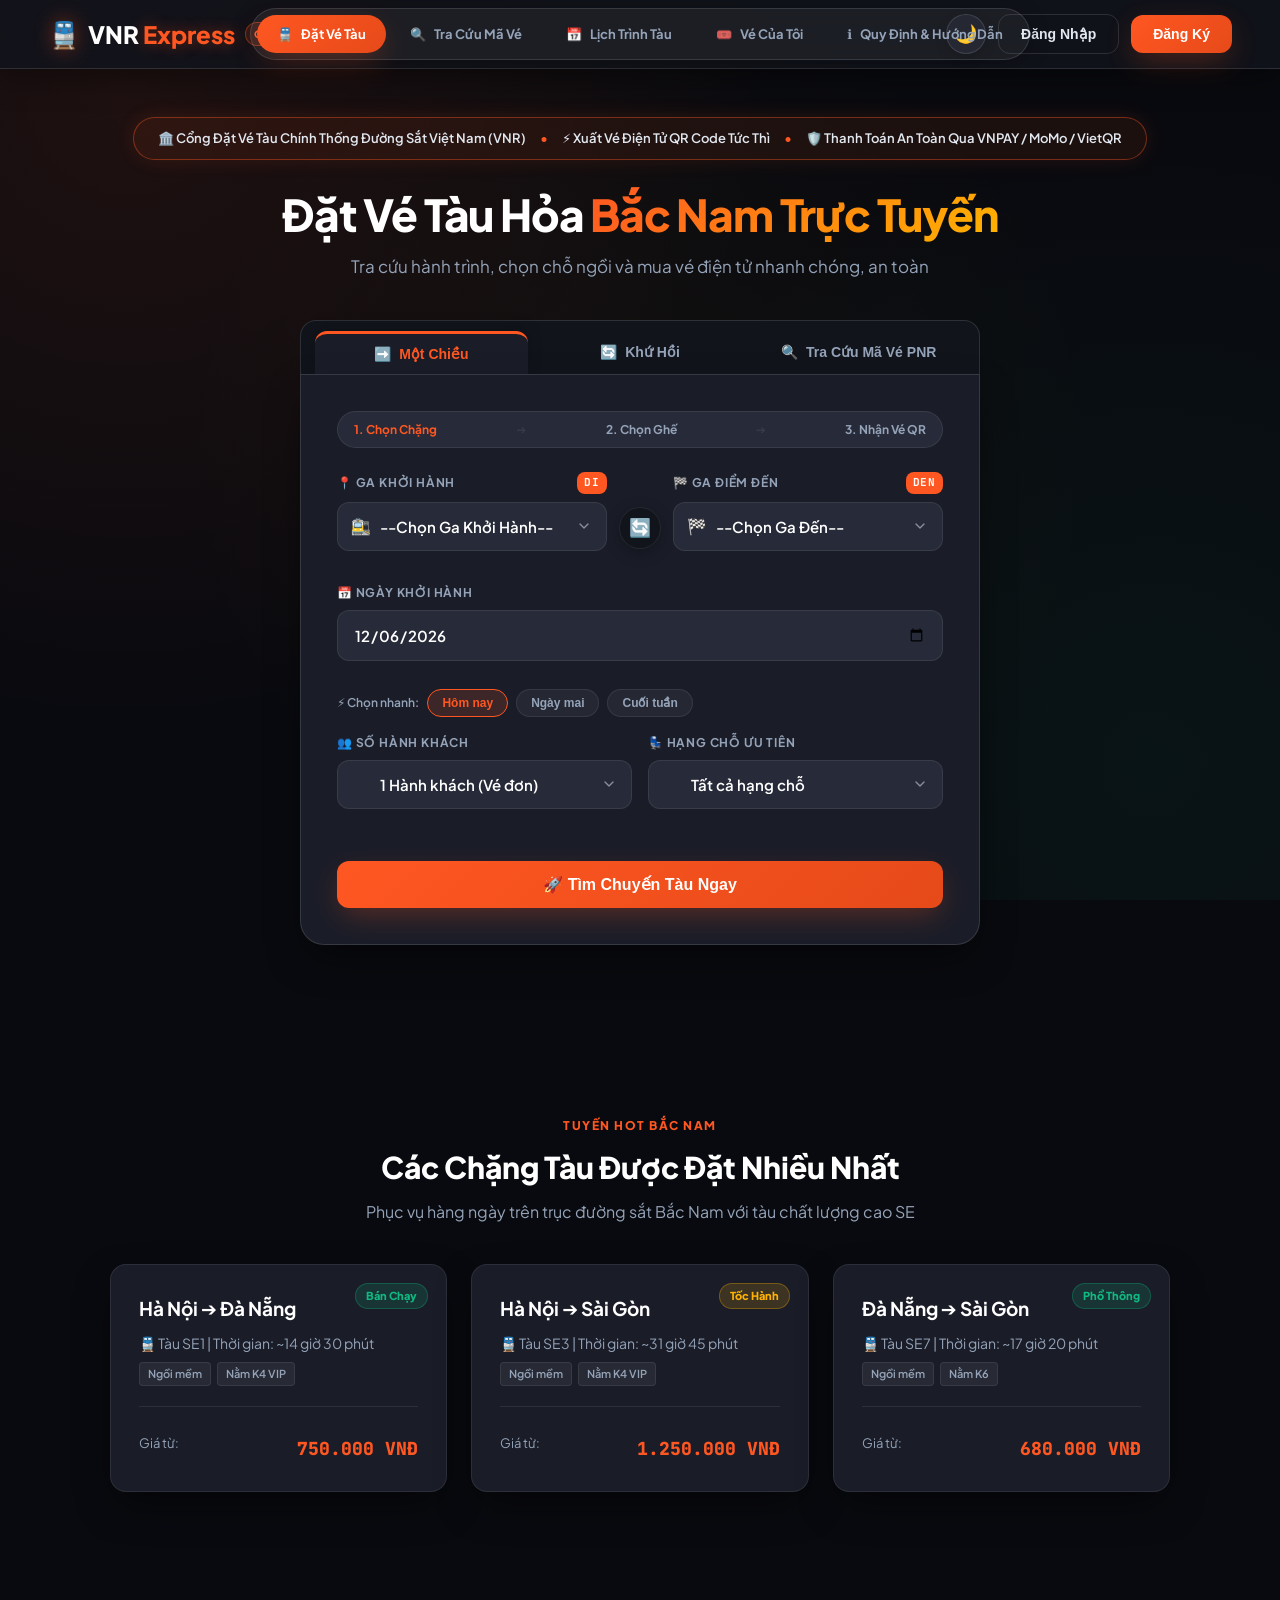
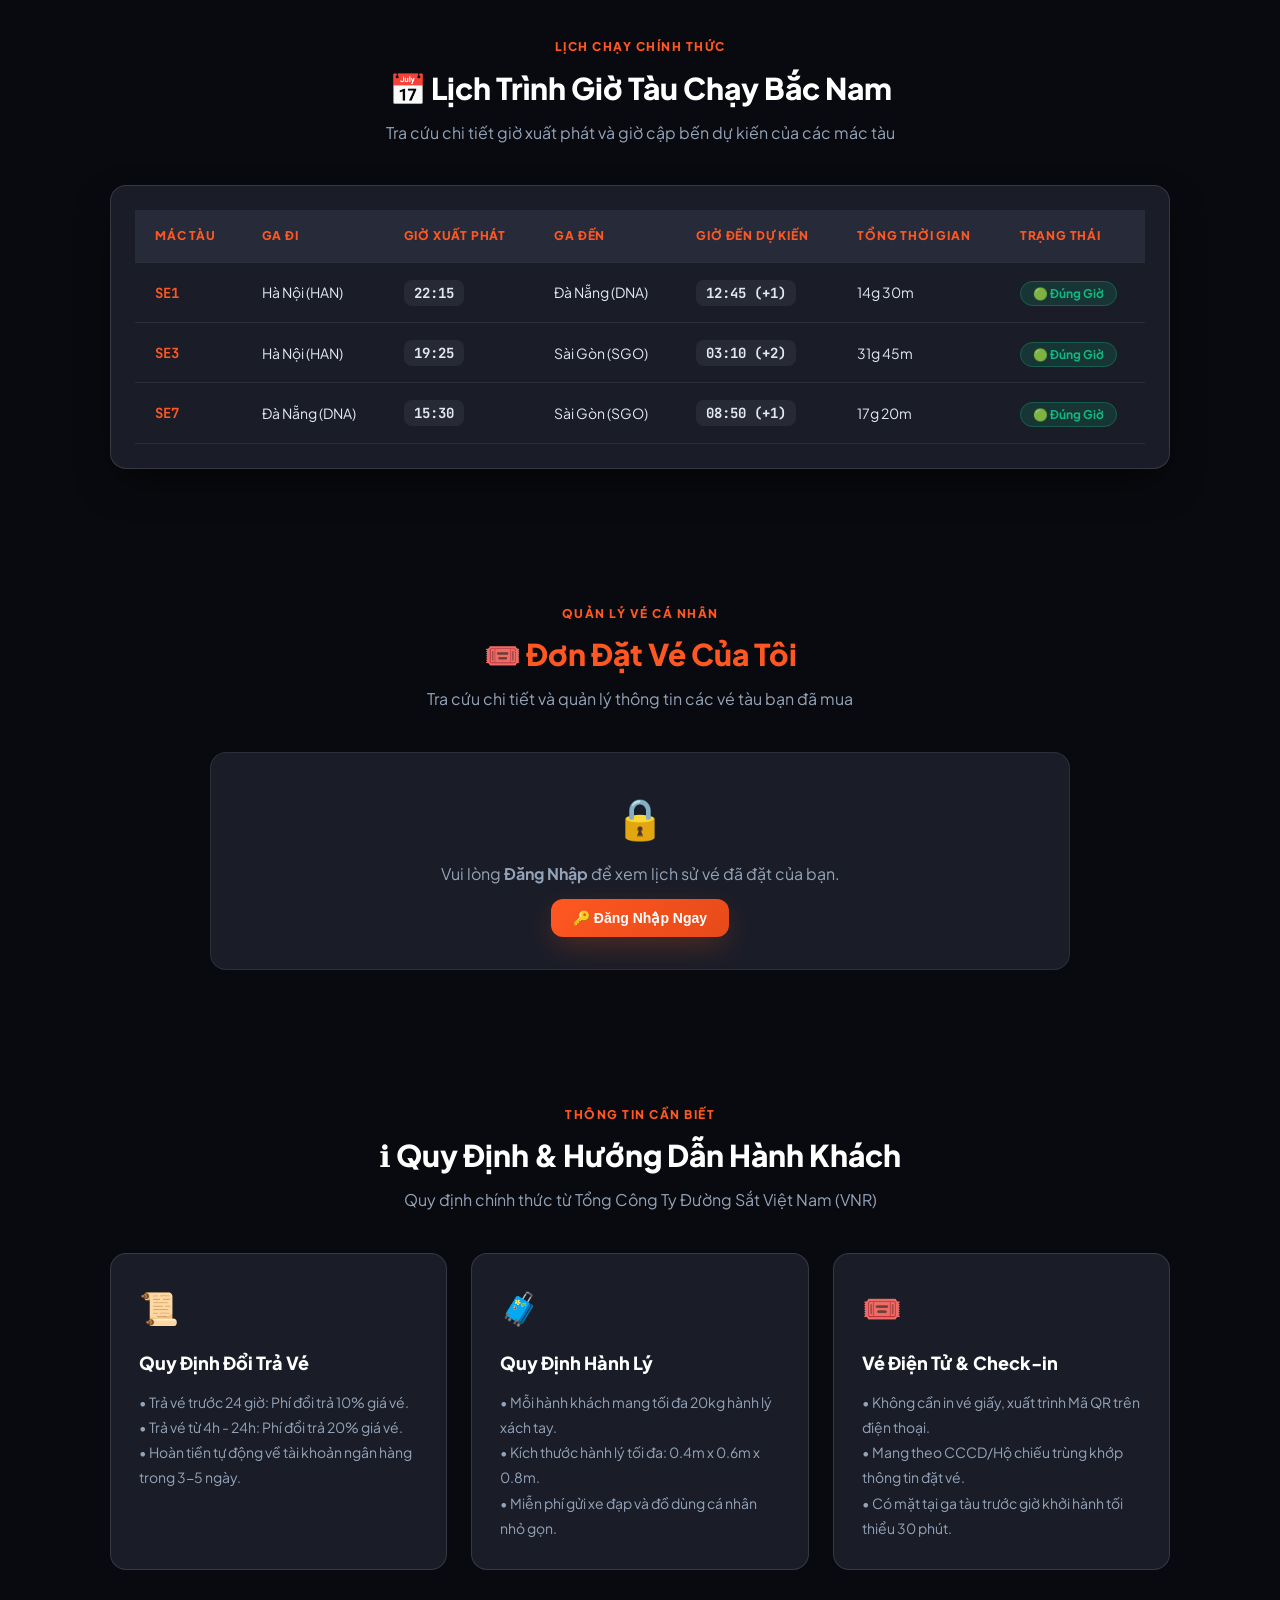
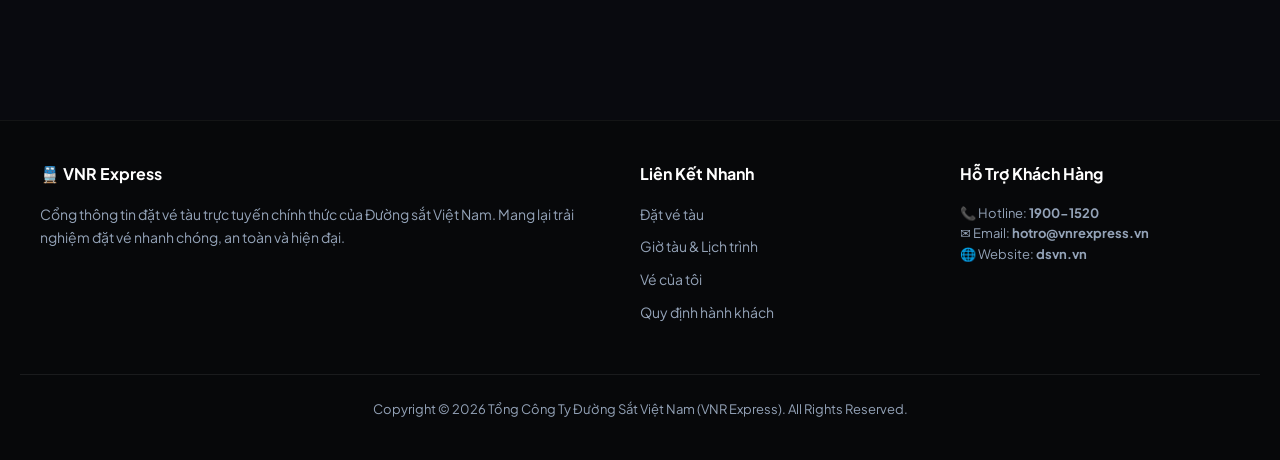
==== src/main/resources/static/index.html @ a24acfed "fix: commit all static frontend files and configure web routing" ====
<!DOCTYPE html>
<html lang="vi">
  <head>
    <meta charset="UTF-8" />
    <meta name="viewport" content="width=device-width, initial-scale=1.0" />
    <title>VNR Express - Cổng Đặt Vé Tàu Hỏa Quốc Gia Việt Nam</title>
    <!-- Google Font: Plus Jakarta Sans & JetBrains Mono -->
    <link rel="preconnect" href="https://fonts.googleapis.com" />
    <link rel="preconnect" href="https://fonts.gstatic.com" crossorigin />
    <link
      href="https://fonts.googleapis.com/css2?family=JetBrains+Mono:wght@500;700&family=Plus+Jakarta+Sans:wght@400;500;600;700;800&display=swap"
      rel="stylesheet"
    />
    <link rel="stylesheet" href="style.css" />
  </head>
  <body>
    <!-- TOAST NOTIFICATION FLOATING CONTAINER -->
    <div id="toast-container" class="toast-container"></div>

    <!-- SITE HEADER & CENTERED NAVIGATION PILL -->
    <header class="site-header">
      <!-- LEFT: LOGO -->
      <div class="logo-wrapper">
        <h1 class="site-logo">
          <a href="#" class="logo-link">
            <span class="logo-icon">🚆</span>
            <span class="logo-text">VNR <span class="logo-accent">Express</span></span>
          </a>
        </h1>
        <span class="logo-badge">Chính Thống</span>
      </div>

      <!-- MIDDLE: CENTERED CAPSULE NAVBAR -->
      <nav class="site-nav site-nav-centered">
        <ul class="nav-list nav-list-middle">
          <li class="nav-item">
            <a href="#hero-section" class="nav-link active" data-screen="home">
              <span class="nav-icon">🚆</span> Đặt Vé Tàu
            </a>
          </li>
          <li class="nav-item">
            <a href="#pnr-section" class="nav-link" data-screen="pnr">
              <span class="nav-icon">🔍</span> Tra Cứu Mã Vé
            </a>
          </li>
          <li class="nav-item">
            <a href="#timetable-section" class="nav-link" data-screen="timetable">
              <span class="nav-icon">📅</span> Lịch Trình Tàu
            </a>
          </li>
          <li class="nav-item">
            <a href="#my-bookings-section" class="nav-link" data-screen="bookings">
              <span class="nav-icon">🎟️</span> Vé Của Tôi
            </a>
          </li>
          <li class="nav-item">
            <a href="#info-section" class="nav-link" data-screen="info">
              <span class="nav-icon">ℹ️</span> Quy Định & Hướng Dẫn
            </a>
          </li>
        </ul>
      </nav>

      <!-- RIGHT: AUTH BUTTONS & THEME TOGGLE -->
      <div class="auth-buttons">
        <button type="button" id="theme-toggle-btn" class="btn-theme-toggle" title="Chuyển Chế Độ Sáng/Tối">
          🌙
        </button>
        <button type="button" id="login-btn" class="btn btn-outline" onclick="openLoginModal()">Đăng Nhập</button>
        <button type="button" id="register-btn" class="btn btn-primary" onclick="openRegisterModal()">Đăng Ký</button>
      </div>
    </header>

    <!-- MAIN CONTENT AREA -->
    <main class="site-main">
      <!-- HERO & SEARCH SECTION -->
      <section id="hero-section" class="hero-section view-screen active-screen">
        <!-- LIVE OFFICIAL TICKER BANNER -->
        <div class="stats-ticker-bar">
          <span class="ticker-item">🏛️ Cổng Đặt Vé Tàu Chính Thống Đường Sắt Việt Nam (VNR)</span>
          <span class="ticker-divider">•</span>
          <span class="ticker-item">⚡ Xuất Vé Điện Tử QR Code Tức Thì</span>
          <span class="ticker-divider">•</span>
          <span class="ticker-item">🛡️ Thanh Toán An Toàn Qua VNPAY / MoMo / VietQR</span>
        </div>

        <h2 class="hero-title">Đặt Vé Tàu Hỏa <span>Bắc Nam Trực Tuyến</span></h2>
        <p class="hero-subtitle">Tra cứu hành trình, chọn chỗ ngồi và mua vé điện tử nhanh chóng, an toàn</p>

        <!-- PORTAL MODE TABS -->
        <div class="search-card-wrapper">
          <div class="journey-type-selector">
            <button type="button" class="journey-tab active" id="tab-one-way">
              <span class="tab-icon">➡️</span> Một Chiều
            </button>
            <button type="button" class="journey-tab" id="tab-round-trip">
              <span class="tab-icon">🔄</span> Khứ Hồi
            </button>
            <button type="button" class="journey-tab" id="tab-pnr-mode">
              <span class="tab-icon">🔍</span> Tra Cứu Mã Vé PNR
            </button>
          </div>

          <!-- FORM TÌM VÉ TÀU -->
          <form id="search-train-form" class="search-card">
            <!-- WIDGET HEADER / STEPS INDICATOR -->
            <div class="search-steps-bar">
              <span class="step-badge active">1. Chọn Chặng</span>
              <span class="step-arrow">➔</span>
              <span class="step-badge">2. Chọn Ghế</span>
              <span class="step-arrow">➔</span>
              <span class="step-badge">3. Nhận Vé QR</span>
            </div>

            <!-- GA ĐI & GA ĐẾN -->
            <div class="form-row-stations">
              <div class="form-group flex-1">
                <label for="origin-select" class="form-label">
                  <span>📍 Ga Khởi Hành</span>
                  <span class="station-code-preview" id="origin-code-tag">DI</span>
                </label>
                <div class="input-icon-wrapper">
                  <span class="input-prefix-icon">🚉</span>
                  <select id="origin-select" name="origin" class="form-control" required>
                    <option value="">--Chọn Ga Khởi Hành--</option>
                  </select>
                </div>
              </div>

              <!-- NÚT ĐỔI GA TÀU (SWAP BUTTON) -->
              <div class="station-swap-wrapper">
                <button type="button" id="swap-stations-btn" class="btn-swap-station" title="Đổi chiều Ga Đi ➔ Ga Đến">
                  🔄
                </button>
              </div>

              <div class="form-group flex-1">
                <label for="dest-select" class="form-label">
                  <span>🏁 Ga Điểm Đến</span>
                  <span class="station-code-preview" id="dest-code-tag">DEN</span>
                </label>
                <div class="input-icon-wrapper">
                  <span class="input-prefix-icon">🏁</span>
                  <select id="dest-select" name="destination" class="form-control" required>
                    <option value="">--Chọn Ga Đến--</option>
                  </select>
                </div>
              </div>
            </div>

            <!-- NGÀY ĐI VÀ NGÀY VỀ -->
            <div class="form-row-dates">
              <div class="form-group flex-1">
                <label for="depart-date-select" class="form-label">📅 Ngày Khởi Hành</label>
                <input type="date" id="depart-date-select" class="form-control" required />
              </div>
              <div class="form-group flex-1" id="return-date-group" style="display: none;">
                <label for="return-date-select" class="form-label">📅 Ngày Trở Về (Khứ Hồi)</label>
                <input type="date" id="return-date-select" class="form-control" />
              </div>
            </div>

            <!-- CHIPS NGÀY KHỞI HÀNH NẠP NHANH -->
            <div class="date-chips-group">
              <span class="chips-label">⚡ Chọn nhanh:</span>
              <button type="button" class="chip-btn active" data-date="today">Hôm nay</button>
              <button type="button" class="chip-btn" data-date="tomorrow">Ngày mai</button>
              <button type="button" class="chip-btn" data-date="weekend">Cuối tuần</button>
            </div>

            <!-- SỐ LƯỢNG HÀNH KHÁCH & HẠNG GHẾ -->
            <div class="form-row-dates margin-top-14">
              <div class="form-group flex-1">
                <label for="passenger-count-select" class="form-label">👥 Số Hành Khách</label>
                <select id="passenger-count-select" class="form-control">
                  <option value="1">1 Hành khách (Vé đơn)</option>
                  <option value="2">2 Hành khách</option>
                  <option value="3">3 Hành khách</option>
                  <option value="4">4 Hành khách (Nhóm / Gia đình)</option>
                </select>
              </div>
              <div class="form-group flex-1">
                <label for="seat-class-filter" class="form-label">💺 Hạng Chỗ Ưu Tiên</label>
                <select id="seat-class-filter" class="form-control">
                  <option value="ALL">Tất cả hạng chỗ</option>
                  <option value="SOFT_SEAT">Ngồi mềm điều hòa</option>
                  <option value="SLEEPER_4">Giường nằm Khoang 4</option>
                  <option value="SLEEPER_6">Giường nằm Khoang 6</option>
                </select>
              </div>
            </div>

            <!-- LỊCH SỬ TÌM KIẾM GẦN ĐÂY -->
            <div id="recent-searches-wrapper" class="recent-searches-wrapper">
              <!-- JS render history chips -->
            </div>

            <button type="submit" id="search-submit-btn" class="btn btn-primary btn-block btn-lg">
              🚀 Tìm Chuyến Tàu Ngay
            </button>
          </form>

          <!-- FORM TRA CỨU MÃ VÉ PNR WIDGET -->
          <div id="pnr-lookup-card" class="search-card display-none">
            <div class="pnr-header">
              <h3 class="pnr-title">🔍 Tra Cứu Đơn Vé Điện Tử PNR</h3>
              <p class="pnr-subtitle">
                Nhập Mã đơn vé (VD: <code>BK-93FC2027</code>) và Số điện thoại để kiểm tra trạng thái vé điện tử.
              </p>
            </div>
            <div class="form-group">
              <label for="pnr-input-code" class="form-label">🎟️ Mã Đơn Vé (Booking Code)</label>
              <input type="text" id="pnr-input-code" class="form-control uppercase-input" placeholder="Nhập BK-XXXXXX..." />
            </div>
            <div class="form-group">
              <label for="pnr-input-phone" class="form-label">📞 Số Điện Thoại Đặt Vé</label>
              <input type="tel" id="pnr-input-phone" class="form-control" placeholder="Nhập 0987654321..." />
            </div>
            <button type="button" id="btn-do-pnr-lookup" class="btn btn-primary btn-block btn-lg">
              🔎 Kiểm Tra Trạng Thái Vé
            </button>
            <div id="pnr-result-output" class="pnr-result-output"></div>
          </div>
        </div>

        <!-- KẾT QUẢ TÌM KIẾM -->
        <div id="search-results-section" class="search-results-section">
          <div id="filter-pills-wrapper" class="filter-pills-wrapper display-none">
            <div class="filter-pills-left">
              <button type="button" class="filter-pill active" data-filter="all">Tất cả chuyến</button>
              <button type="button" class="filter-pill" data-filter="se">Tàu Tốc Hành SE</button>
              <button type="button" class="filter-pill" data-filter="morning">Khởi hành Sáng (05:00 - 12:00)</button>
              <button type="button" class="filter-pill" data-filter="evening">Khởi hành Tối (18:00 - 23:00)</button>
            </div>
            <div class="sort-selector-wrapper">
              <label for="sort-trips-select" class="sort-label">⇅ Sắp xếp:</label>
              <select id="sort-trips-select" class="sort-select">
                <option value="PRICE_LOW">Giá rẻ nhất</option>
                <option value="TIME_EARLIEST">Giờ đi sớm nhất</option>
                <option value="DURATION_FASTEST">Chạy nhanh nhất</option>
              </select>
            </div>
          </div>

          <div id="search-results-container" class="search-results-container"></div>
        </div>
      </section>

      <!-- POPULAR ROUTES SECTION -->
      <section id="search-section" class="popular-routes-section">
        <div class="section-header text-center">
          <span class="section-tag">TUYẾN HOT BẮC NAM</span>
          <h2 class="section-title">Các Chặng Tàu Được Đặt Nhiều Nhất</h2>
          <p class="section-subtitle">Phục vụ hàng ngày trên trục đường sắt Bắc Nam với tàu chất lượng cao SE</p>
        </div>
        <div class="routes-grid">
          <article class="route-card">
            <div class="route-card-badge">Bán Chạy</div>
            <h3 class="route-title">Hà Nội ➔ Đà Nẵng</h3>
            <p class="route-train">🚆 Tàu SE1 | Thời gian: ~14 giờ 30 phút</p>
            <div class="seat-class-tags">
              <span class="class-tag">Ngồi mềm</span>
              <span class="class-tag">Nằm K4 VIP</span>
            </div>
            <div class="route-footer">
              <span class="route-price-label">Giá từ:</span>
              <span class="route-price">750.000 VNĐ</span>
            </div>
          </article>
          <article class="route-card">
            <div class="route-card-badge gold">Tốc Hành</div>
            <h3 class="route-title">Hà Nội ➔ Sài Gòn</h3>
            <p class="route-train">🚆 Tàu SE3 | Thời gian: ~31 giờ 45 phút</p>
            <div class="seat-class-tags">
              <span class="class-tag">Ngồi mềm</span>
              <span class="class-tag">Nằm K4 VIP</span>
            </div>
            <div class="route-footer">
              <span class="route-price-label">Giá từ:</span>
              <span class="route-price">1.250.000 VNĐ</span>
            </div>
          </article>
          <article class="route-card">
            <div class="route-card-badge">Phổ Thông</div>
            <h3 class="route-title">Đà Nẵng ➔ Sài Gòn</h3>
            <p class="route-train">🚆 Tàu SE7 | Thời gian: ~17 giờ 20 phút</p>
            <div class="seat-class-tags">
              <span class="class-tag">Ngồi mềm</span>
              <span class="class-tag">Nằm K6</span>
            </div>
            <div class="route-footer">
              <span class="route-price-label">Giá từ:</span>
              <span class="route-price">680.000 VNĐ</span>
            </div>
          </article>
        </div>
      </section>

      <!-- BẢNG LỊCH TRÌNH GIỜ TÀU BẮC NAM -->
      <section id="timetable-section" class="popular-routes-section timetable-section">
        <div class="section-header text-center">
          <span class="section-tag">LỊCH CHẠY CHÍNH THỨC</span>
          <h2 class="section-title">📅 Lịch Trình Giờ Tàu Chạy Bắc Nam</h2>
          <p class="section-subtitle">Tra cứu chi tiết giờ xuất phát và giờ cập bến dự kiến của các mác tàu</p>
        </div>
        <div class="timetable-card">
          <table class="timetable-table">
            <thead>
              <tr>
                <th>Mác Tàu</th>
                <th>Ga Đi</th>
                <th>Giờ Xuất Phát</th>
                <th>Ga Đến</th>
                <th>Giờ Đến Dự Kiến</th>
                <th>Tổng Thời Gian</th>
                <th>Trạng Thái</th>
              </tr>
            </thead>
            <tbody>
              <tr>
                <td><strong class="text-primary font-mono">SE1</strong></td>
                <td>Hà Nội (HAN)</td>
                <td><span class="time-pill">22:15</span></td>
                <td>Đà Nẵng (DNA)</td>
                <td><span class="time-pill">12:45 (+1)</span></td>
                <td>14g 30m</td>
                <td><span class="status-badge success">🟢 Đúng Giờ</span></td>
              </tr>
              <tr>
                <td><strong class="text-primary font-mono">SE3</strong></td>
                <td>Hà Nội (HAN)</td>
                <td><span class="time-pill">19:25</span></td>
                <td>Sài Gòn (SGO)</td>
                <td><span class="time-pill">03:10 (+2)</span></td>
                <td>31g 45m</td>
                <td><span class="status-badge success">🟢 Đúng Giờ</span></td>
              </tr>
              <tr>
                <td><strong class="text-primary font-mono">SE7</strong></td>
                <td>Đà Nẵng (DNA)</td>
                <td><span class="time-pill">15:30</span></td>
                <td>Sài Gòn (SGO)</td>
                <td><span class="time-pill">08:50 (+1)</span></td>
                <td>17g 20m</td>
                <td><span class="status-badge success">🟢 Đúng Giờ</span></td>
              </tr>
            </tbody>
          </table>
        </div>
      </section>

      <!-- KHỐI QUẢN LÝ ĐƠN VÉ CÁ NHÂN -->
      <section id="my-bookings-section" class="my-bookings-section">
        <div class="section-header text-center">
          <span class="section-tag">QUẢN LÝ VÉ CÁ NHÂN</span>
          <h2 class="section-title">🎟️ Đơn Đặt Vé Của Tôi</h2>
          <p class="section-subtitle">Tra cứu chi tiết và quản lý thông tin các vé tàu bạn đã mua</p>
        </div>

        <div id="my-bookings-container" class="my-bookings-container">
          <div class="empty-state">
            <span class="empty-icon">🔒</span>
            <p>Vui lòng <strong>Đăng Nhập</strong> để xem lịch sử vé đã đặt của bạn.</p>
            <button type="button" class="btn btn-primary margin-top-12" onclick="document.getElementById('login-modal').style.display='flex'">
              🔑 Đăng Nhập Ngay
            </button>
          </div>
        </div>
      </section>

      <!-- MÀN HÌNH HƯỚNG DẪN & QUY ĐỊNH VNR EXPRESS -->
      <section id="info-section" class="popular-routes-section info-section">
        <div class="section-header text-center">
          <span class="section-tag">THÔNG TIN CẦN BIẾT</span>
          <h2 class="section-title">ℹ️ Quy Định & Hướng Dẫn Hành Khách</h2>
          <p class="section-subtitle">Quy định chính thức từ Tổng Công Ty Đường Sắt Việt Nam (VNR)</p>
        </div>
        <div class="routes-grid">
          <article class="info-card">
            <div class="info-icon">📜</div>
            <h3 class="info-title">Quy Định Đổi Trả Vé</h3>
            <ul class="info-list">
              <li>• Trả vé trước 24 giờ: Phí đổi trả 10% giá vé.</li>
              <li>• Trả vé từ 4h - 24h: Phí đổi trả 20% giá vé.</li>
              <li>• Hoàn tiền tự động về tài khoản ngân hàng trong 3-5 ngày.</li>
            </ul>
          </article>
          <article class="info-card">
            <div class="info-icon">🧳</div>
            <h3 class="info-title">Quy Định Hành Lý</h3>
            <ul class="info-list">
              <li>• Mỗi hành khách mang tối đa 20kg hành lý xách tay.</li>
              <li>• Kích thước hành lý tối đa: 0.4m x 0.6m x 0.8m.</li>
              <li>• Miễn phí gửi xe đạp và đồ dùng cá nhân nhỏ gọn.</li>
            </ul>
          </article>
          <article class="info-card">
            <div class="info-icon">🎟️</div>
            <h3 class="info-title">Vé Điện Tử & Check-in</h3>
            <ul class="info-list">
              <li>• Không cần in vé giấy, xuất trình Mã QR trên điện thoại.</li>
              <li>• Mang theo CCCD/Hộ chiếu trùng khớp thông tin đặt vé.</li>
              <li>• Có mặt tại ga tàu trước giờ khởi hành tối thiểu 30 phút.</li>
            </ul>
          </article>
        </div>
      </section>
    </main>

    <!-- FOOTER -->
    <footer class="site-footer">
      <div class="footer-container">
        <div class="footer-col">
          <h4 class="footer-brand">🚆 VNR Express</h4>
          <p class="footer-desc">
            Cổng thông tin đặt vé tàu trực tuyến chính thức của Đường sắt Việt Nam. Mang lại trải nghiệm đặt vé nhanh chóng, an toàn và hiện đại.
          </p>
        </div>
        <div class="footer-col">
          <h4>Liên Kết Nhanh</h4>
          <ul class="footer-menu">
            <li><a href="#hero-section">Đặt vé tàu</a></li>
            <li><a href="#timetable-section">Giờ tàu & Lịch trình</a></li>
            <li><a href="#my-bookings-section">Vé của tôi</a></li>
            <li><a href="#info-section">Quy định hành khách</a></li>
          </ul>
        </div>
        <div class="footer-col">
          <h4>Hỗ Trợ Khách Hàng</h4>
          <p>📞 Hotline: <strong>1900-1520</strong></p>
          <p>✉️ Email: <strong>hotro@vnrexpress.vn</strong></p>
          <p>🌐 Website: <strong>dsvn.vn</strong></p>
        </div>
      </div>
      <div class="footer-bottom">
        <p>Copyright &copy; 2026 Tổng Công Ty Đường Sắt Việt Nam (VNR Express). All Rights Reserved.</p>
      </div>
    </footer>

    <!-- LOGIN MODAL POPUP -->
    <div id="login-modal" class="modal-overlay">
      <div class="modal-card">
        <div class="modal-header">
          <h3 class="modal-title">🔐 Đăng Nhập VNR Express</h3>
          <button type="button" id="close-modal-btn" class="modal-close-btn">✕</button>
        </div>
        <form id="login-form">
          <div class="form-group">
            <label for="login-username" class="form-label">Tên Đăng Nhập</label>
            <input type="text" id="login-username" class="form-control" placeholder="Nhập tên đăng nhập..." required />
          </div>
          <div class="form-group">
            <label for="login-password" class="form-label">Mật Khẩu</label>
            <input type="password" id="login-password" class="form-control" placeholder="Nhập mật khẩu..." required />
          </div>
          <button type="submit" class="btn btn-primary btn-block btn-lg">⚡ Đăng Nhập Ngay</button>
        </form>
      </div>
    </div>

    <!-- REGISTER MODAL POPUP (ĐĂNG KÝ TÀI KHOẢN KẾT NỐI MYSQL) -->
    <div id="register-modal" class="modal-overlay">
      <div class="modal-card">
        <div class="modal-header">
          <h3 class="modal-title">📝 Đăng Ký Tài Khoản VNR Express</h3>
          <button type="button" id="close-register-modal-btn" class="modal-close-btn">✕</button>
        </div>
        <form id="register-form">
          <div class="form-group">
            <label for="register-username" class="form-label">Tên Đăng Nhập</label>
            <input type="text" id="register-username" class="form-control" placeholder="Tài khoản (tối thiểu 4 ký tự)..." required minlength="4" />
          </div>
          <div class="form-group">
            <label for="register-fullname" class="form-label">Họ và Tên</label>
            <input type="text" id="register-fullname" class="form-control" placeholder="Nhập Nguyễn Văn A..." required />
          </div>
          <div class="form-group">
            <label for="register-email" class="form-label">Email</label>
            <input type="email" id="register-email" class="form-control" placeholder="Nhập email@gmail.com..." required />
          </div>
          <div class="form-group">
            <label for="register-phone" class="form-label">Số Điện Thoại (10 số)</label>
            <input type="tel" id="register-phone" class="form-control" placeholder="Nhập 0987654321..." pattern="[0-9]{10}" required />
          </div>
          <div class="form-group">
            <label for="register-password" class="form-label">Mật Khẩu</label>
            <input type="password" id="register-password" class="form-control" placeholder="Tối thiểu 6 ký tự..." required minlength="6" />
          </div>
          <div class="form-group">
            <label for="register-confirm-password" class="form-label">Xác Nhận Mật Khẩu</label>
            <input type="password" id="register-confirm-password" class="form-control" placeholder="Nhập lại mật khẩu..." required />
          </div>
          <button type="submit" class="btn btn-primary btn-block btn-lg">🎉 Tạo Tài Khoản & Lưu Vào MySQL</button>
        </form>
      </div>
    </div>

    <!-- BOOKING MODAL POPUP VỚI SƠ ĐỒ GHẾ & TÍNH NĂNG NÂNG CAO -->
    <div id="booking-modal" class="modal-overlay">
      <div class="modal-card modal-card-large">
        <div class="modal-header">
          <h3 class="modal-title">🎟️ Chọn Chỗ & Đặt Vé Tàu</h3>
          <button type="button" id="close-booking-modal-btn" class="modal-close-btn">✕</button>
        </div>

        <!-- COUNTDOWN TIMER GIỮ GHẾ -->
        <div class="hold-timer-bar">
          <div class="timer-info">
            <span>⏱️ Thời gian giữ ghế: <strong id="hold-timer-text">09:59</strong></span>
            <span class="timer-warning">Vui lòng hoàn tất đặt vé trước khi hết giờ</span>
          </div>
          <div class="hold-timer-progress"><div id="hold-timer-fill" class="fill"></div></div>
        </div>

        <form id="booking-form">
          <input type="hidden" id="booking-trip-id" />
          <input type="hidden" id="selected-seat-id" />

          <!-- CHỌN TOA TÀU -->
          <div class="carriage-selector-section">
            <label class="form-label">🚆 Chọn Toa Tàu:</label>
            <div class="carriage-buttons">
              <button type="button" class="btn-carriage active" data-carriage="1">Toa 1 (Ngồi Mềm Điều Hòa)</button>
              <button type="button" class="btn-carriage" data-carriage="2">Toa 2 (Giường Nằm Khoang 4)</button>
            </div>
          </div>

          <!-- PHÍM CHỌN GHẾ NHANH -->
          <div class="quick-seat-actions">
            <span class="quick-seat-label">⚡ Chọn nhanh:</span>
            <button type="button" class="btn-seat-shortcut" id="btn-select-window">🪟 Ghế Cửa Sổ</button>
            <button type="button" class="btn-seat-shortcut" id="btn-select-aisle">🚶 Ghế Lối Đi</button>
            <button type="button" class="btn-seat-shortcut" id="btn-select-random">🎯 Chọn Ngẫu Nhiên</button>
          </div>

          <!-- THANH CHÚ THÍCH GHẾ -->
          <div class="seat-legend">
            <div class="legend-item">
              <span class="legend-box available"></span>
              <span>Ghế Trống</span>
            </div>
            <div class="legend-item">
              <span class="legend-box selected"></span>
              <span>Đang Chọn</span>
            </div>
            <div class="legend-item">
              <span class="legend-box booked"></span>
              <span>Đã Có Người Đặt</span>
            </div>
          </div>

          <!-- SƠ ĐỒ GHẾ TÀU ĐỘNG (4 HÀNG CÓ HÀNH LANG NẰM GIỮA) -->
          <div id="seat-grid-container" class="seat-grid-container">
            <!-- JS render seat grid here -->
          </div>

          <!-- ĐỐI TƯỢNG HÀNH KHÁCH & ƯU ĐÃI GIẢM GIÁ -->
          <div class="form-group margin-top-16">
            <label for="passenger-type-select" class="form-label">🎁 Đối Tượng Hành Khách (Ưu Đãi)</label>
            <select id="passenger-type-select" class="form-control">
              <option value="1">👨‍💼 Người lớn (100% Giá vé chuẩn)</option>
              <option value="0.9">🎓 Sinh viên / Học sinh (Giảm 10%)</option>
              <option value="0.85">👴 Người cao tuổi trên 60t (Giảm 15%)</option>
              <option value="0.5">👶 Trẻ em 6 - 10 tuổi (Giảm 50%)</option>
            </select>
          </div>

          <!-- PHƯƠNG THỨC THANH TOÁN -->
          <div class="form-group">
            <label class="form-label">💳 Phương Thức Thanh Toán</label>
            <div class="payment-methods-grid">
              <label class="payment-method-card active">
                <input type="radio" name="paymentMethod" value="VNPAY" checked />
                <span class="pay-icon">💳</span>
                <span class="pay-name">VNPAY QR</span>
              </label>
              <label class="payment-method-card">
                <input type="radio" name="paymentMethod" value="MOMO" />
                <span class="pay-icon">📱</span>
                <span class="pay-name">Ví MoMo</span>
              </label>
              <label class="payment-method-card">
                <input type="radio" name="paymentMethod" value="VIETQR" />
                <span class="pay-icon">🏦</span>
                <span class="pay-name">VietQR Net</span>
              </label>
            </div>
          </div>

          <!-- KHỐI TÍNH TIỀN ĐỘNG CHI TIẾT -->
          <div class="booking-summary-bar">
            <div class="summary-details">
              <p class="summary-line">Ghế đã chọn: <strong id="selected-seat-display" class="highlight-text">Chưa chọn</strong></p>
              <p id="discount-detail-text" class="discount-detail-text">Áp dụng mức giá chuẩn</p>
            </div>
            <div class="summary-price-wrapper">
              <span class="total-price-label">Tổng thanh toán:</span>
              <span class="total-price-text" id="total-price-display">0 VNĐ</span>
            </div>
          </div>

          <div class="form-row-dates">
            <div class="form-group flex-1">
              <label for="customer-name" class="form-label">👤 Họ và Tên Hành Khách</label>
              <input type="text" id="customer-name" class="form-control" placeholder="Nhập Nguyễn Văn A..." required />
            </div>

            <div class="form-group flex-1">
              <label for="customer-phone" class="form-label">📞 Số Điện Thoại (10 số)</label>
              <input type="tel" id="customer-phone" class="form-control" placeholder="Nhập 0987654321..." pattern="[0-9]{10}" required />
            </div>
          </div>

          <div class="form-row-dates">
            <div class="form-group flex-1">
              <label for="customer-email" class="form-label">✉️ Email Nhận Vé Điện Tử</label>
              <input type="email" id="customer-email" class="form-control" placeholder="Nhập email@gmail.com..." required />
            </div>

            <div class="form-group flex-1">
              <label for="passenger-idcard" class="form-label">🪪 Số CCCD / Passport</label>
              <input type="text" id="passenger-idcard" class="form-control" placeholder="Nhập 012345678901..." required />
            </div>
          </div>

          <button type="submit" class="btn btn-primary btn-block btn-lg margin-top-12">
            🎟️ Xác Nhận & Thanh Toán Đặt Vé
          </button>
        </form>
      </div>
    </div>

    <!-- CUSTOM CONFIRM CANCEL TICKET MODAL -->
    <div id="cancel-confirm-modal" class="modal-overlay">
      <div class="modal-card">
        <div class="modal-header">
          <h3 class="modal-title">⚠️ Xác Nhận Hủy Vé Tàu</h3>
          <button type="button" id="close-cancel-modal-btn" class="modal-close-btn">✕</button>
        </div>
        <div class="modal-body text-center">
          <p class="cancel-modal-text">
            Bạn có chắc chắn muốn hủy đơn vé mã <strong id="cancel-booking-code-text" class="cancel-code-highlight">BK-XXXXXX</strong> không?
          </p>
          <p class="cancel-modal-subtext">Sau khi xác nhận, vị trí ghế sẽ bị giải phóng và không thể khôi phục.</p>
        </div>
        <div class="modal-actions-row">
          <button type="button" id="cancel-modal-close-action" class="btn btn-outline flex-1">Bỏ qua</button>
          <button type="button" id="confirm-cancel-booking-btn" class="btn btn-danger flex-1">🗑️ Xác Nhận Hủy Vé</button>
        </div>
      </div>
    </div>

    <!-- PRINT / PREVIEW REALISTIC QR E-TICKET MODAL -->
    <div id="print-ticket-modal" class="modal-overlay">
      <div class="modal-card modal-card-large">
        <div class="modal-header">
          <h3 class="modal-title">🎟️ Vé Tàu Điện Tử VNR Express</h3>
          <button type="button" id="close-print-modal-btn" class="modal-close-btn">✕</button>
        </div>
        <div class="e-ticket-card" id="e-ticket-content">
          <div class="e-ticket-header">
            <div class="e-ticket-brand">
              <h4>🚆 TỔNG CÔNG TY ĐƯỜNG SẮT VIỆT NAM</h4>
              <span class="e-ticket-sub">VNR EXPRESS OFFICIAL E-TICKET</span>
            </div>
            <span class="e-ticket-code" id="print-ticket-code">BK-TEST001</span>
          </div>
          <div class="e-ticket-body">
            <div class="e-ticket-col">
              <p class="ticket-row"><span class="label">Hành khách:</span> <strong id="print-customer-name">Hành khách VNR</strong></p>
              <p class="ticket-row"><span class="label">Số điện thoại:</span> <strong id="print-customer-phone">0912345678</strong></p>
              <p class="ticket-row"><span class="label">Mác tàu:</span> <strong id="print-train-code">SE1 Tốc Hành</strong></p>
            </div>
            <div class="e-ticket-col">
              <p class="ticket-row"><span class="label">Lịch trình:</span> <strong>Ga Hà Nội ➔ Ga Đà Nẵng</strong></p>
              <p class="ticket-row"><span class="label">Vị trí ghế:</span> <strong id="print-seat-number">Ghế số 12 (Toa 1)</strong></p>
              <p class="ticket-row"><span class="label">Tổng tiền:</span> <strong id="print-total-price" class="text-primary font-bold">750.000 VNĐ</strong></p>
            </div>
          </div>

          <!-- DYNAMIC QR CODE & BARCODE BOARDING PASS SECTION -->
          <div class="e-ticket-qr-section">
            <div class="qr-code-frame">
              <img id="print-qr-image" src="https://api.qrserver.com/v1/create-qr-code/?size=180x180&data=VNR_TICKET_BK-TEST001" alt="Mã QR Check-in" class="qr-img" />
            </div>
            <p class="qr-caption">📱 Quét mã QR tại Cửa Soát Vé Tự Động để vào ga</p>
            <div class="barcode-graphic">║▌║█║▌│║▌║▌█║ 8935000998877</div>
          </div>
        </div>

        <button type="button" class="btn btn-primary btn-block btn-lg margin-top-16" onclick="window.print()">
          🖨️ In Vé Điện Tử / Tải Mã QR
        </button>
      </div>
    </div>

    <script src="app.js"></script>
  </body>
</html>
---- src/main/resources/static/style.css ----
/* ==========================================
   VNR EXPRESS MASTER DESIGN SYSTEM (ULTRA PREMIUM)
   ========================================== */

:root {
  --primary: #ff5722; /* VNR Signature Vibrant Orange */
  --primary-dark: #e64a19; /* Deep Warm Orange */
  --primary-light: #ff7043; /* Soft Coral Accent */
  --primary-glow: rgba(255, 87, 34, 0.4); /* Neon Glow */
  --accent-gold: #ffb300; /* Gold Star Accent */

  --dark-bg: #090a0f; /* Midnight Obsidian Dark */
  --surface-dark: #12141c; /* Elevated Surface Level 1 */
  --surface-card: #1a1d28; /* Elevated Card Level 2 */
  --surface-hover: #232736; /* Hover Highlight State */
  --surface-border: rgba(255, 255, 255, 0.08); /* Crisp Glass Border */

  --white: #ffffff; /* Pure White */
  --white-muted: #e2e8f0; /* Soft White */
  --gray-text: #94a3b8; /* Muted Slate Gray Text */
  --gray-dark: #272a38; /* Dark Input Fill */

  --success-green: #10b981; /* Emerald Mint Green */
  --success-glow: rgba(16, 185, 129, 0.3);
  --danger-red: #ef4444; /* Vivid Coral Red */
  --danger-glow: rgba(239, 68, 68, 0.3);

  --glass-bg: rgba(18, 20, 28, 0.88);
  --glass-border: rgba(255, 255, 255, 0.12);
  --radius-xl: 24px;
  --radius-lg: 16px;
  --radius-md: 12px;
  --radius-sm: 8px;
  --radius-pill: 9999px;

  --shadow-glow: 0 10px 30px -5px rgba(255, 87, 34, 0.3);
  --shadow-card: 0 16px 40px -10px rgba(0, 0, 0, 0.6);
  --shadow-dropdown: 0 20px 50px rgba(0, 0, 0, 0.8);
}

/* LIGHT THEME VARIABLES OVERRIDE */
body.light-theme {
  --dark-bg: #f8fafc;
  --surface-dark: #ffffff;
  --surface-card: #ffffff;
  --surface-hover: #f1f5f9;
  --surface-border: rgba(0, 0, 0, 0.08);
  --white: #0f172a;
  --white-muted: #334155;
  --gray-text: #64748b;
  --gray-dark: #f1f5f9;
  --glass-bg: rgba(255, 255, 255, 0.92);
  --glass-border: rgba(0, 0, 0, 0.1);
  --shadow-card: 0 10px 30px -5px rgba(0, 0, 0, 0.08);
}

/* BASE RESET & TYPOGRAPHY */
* {
  box-sizing: border-box;
  margin: 0;
  padding: 0;
}

html {
  scroll-behavior: smooth;
}

body {
  background-color: var(--dark-bg);
  background-image: 
    radial-gradient(circle at 10% 10%, rgba(255, 87, 34, 0.09) 0%, transparent 45%),
    radial-gradient(circle at 90% 85%, rgba(16, 185, 129, 0.06) 0%, transparent 45%),
    radial-gradient(circle at 50% 50%, rgba(255, 179, 0, 0.03) 0%, transparent 60%);
  background-attachment: fixed;
  color: var(--white);
  font-family: 'Plus Jakarta Sans', system-ui, -apple-system, BlinkMacSystemFont, 'Segoe UI', Roboto, sans-serif;
  line-height: 1.6;
  min-height: 100vh;
  transition: background-color 0.3s ease, color 0.3s ease;
  overflow-x: hidden;
}

/* UTILITY CLASSES FOR CLEAN HTML */
.display-none { display: none !important; }
.text-center { text-align: center; }
.font-mono { font-family: 'JetBrains Mono', monospace; }
.font-bold { font-weight: 700; }
.text-primary { color: var(--primary) !important; }
.margin-top-12 { margin-top: 12px !important; }
.margin-top-14 { margin-top: 14px !important; }
.margin-top-16 { margin-top: 16px !important; }
.uppercase-input { text-transform: uppercase; font-weight: 700; letter-spacing: 1px; }
.highlight-text { color: var(--primary); font-size: 16px; }

/* SLEEK CUSTOM SCROLLBAR */
::-webkit-scrollbar {
  width: 8px;
  height: 8px;
}
::-webkit-scrollbar-track {
  background: var(--dark-bg);
}
::-webkit-scrollbar-thumb {
  background: #2a2d3d;
  border-radius: 4px;
}
::-webkit-scrollbar-thumb:hover {
  background: var(--primary);
}

/* FLOATING TOAST NOTIFICATIONS */
.toast-container {
  position: fixed;
  top: 24px;
  right: 24px;
  z-index: 9999;
  display: flex;
  flex-direction: column;
  gap: 12px;
  pointer-events: none;
}

.toast {
  pointer-events: auto;
  min-width: 320px;
  max-width: 420px;
  padding: 14px 20px;
  background: rgba(22, 25, 36, 0.95);
  backdrop-filter: blur(16px);
  -webkit-backdrop-filter: blur(16px);
  color: var(--white);
  border-radius: var(--radius-md);
  border-left: 5px solid var(--primary);
  box-shadow: 0 10px 30px rgba(0, 0, 0, 0.5);
  display: flex;
  align-items: center;
  gap: 12px;
  font-size: 14px;
  font-weight: 600;
  animation: toastSlideIn 0.35s cubic-bezier(0.16, 1, 0.3, 1);
  transition: all 0.3s ease;
}

.toast.success { border-left-color: var(--success-green); }
.toast.error { border-left-color: var(--danger-red); }
.toast.info { border-left-color: var(--primary); }

@keyframes toastSlideIn {
  from { opacity: 0; transform: translateX(100%) scale(0.9); }
  to { opacity: 1; transform: translateX(0) scale(1); }
}

/* HEADER & CENTERED NAVBAR */
.site-header {
  background: var(--glass-bg);
  backdrop-filter: blur(20px);
  -webkit-backdrop-filter: blur(20px);
  border-bottom: 1px solid var(--glass-border);
  padding: 14px 48px;
  display: flex;
  justify-content: space-between;
  align-items: center;
  position: sticky;
  top: 0;
  z-index: 1000;
  box-shadow: 0 8px 32px rgba(0, 0, 0, 0.4);
}

.logo-wrapper {
  display: flex;
  align-items: center;
  gap: 10px;
}

.site-logo {
  font-size: 24px;
  font-weight: 800;
  line-height: 1;
}

.logo-link {
  color: var(--white);
  text-decoration: none;
  display: flex;
  align-items: center;
  gap: 8px;
  transition: transform 0.2s ease;
}

.logo-link:hover {
  transform: scale(1.03);
}

.logo-icon {
  font-size: 26px;
  filter: drop-shadow(0 0 10px var(--primary-glow));
}

.logo-accent {
  color: var(--primary);
  text-shadow: 0 0 16px var(--primary-glow);
}

.logo-badge {
  background: rgba(255, 87, 34, 0.15);
  color: var(--primary);
  border: 1px solid var(--primary-glow);
  font-size: 10px;
  font-weight: 800;
  padding: 3px 8px;
  border-radius: var(--radius-pill);
  text-transform: uppercase;
  letter-spacing: 0.5px;
}

.site-nav-centered {
  display: flex;
  align-items: center;
}

.nav-list-middle {
  display: flex;
  list-style: none;
  gap: 4px;
  background: rgba(255, 255, 255, 0.05);
  padding: 6px;
  border-radius: var(--radius-pill);
  border: 1px solid var(--glass-border);
  box-shadow: 0 4px 20px rgba(0, 0, 0, 0.25);
}

.nav-list-middle .nav-link {
  color: var(--gray-text);
  text-decoration: none;
  font-weight: 700;
  font-size: 13px;
  padding: 9px 20px;
  border-radius: 30px;
  transition: all 0.25s cubic-bezier(0.4, 0, 0.2, 1);
  display: inline-flex;
  align-items: center;
  gap: 8px;
  white-space: nowrap;
}

.nav-list-middle .nav-link:hover {
  color: var(--white);
  background: rgba(255, 255, 255, 0.08);
}

.nav-list-middle .nav-link.active {
  background: linear-gradient(135deg, var(--primary) 0%, var(--primary-dark) 100%);
  color: #ffffff;
  box-shadow: var(--shadow-glow);
}

.auth-buttons {
  display: flex;
  align-items: center;
  gap: 12px;
}

.btn-theme-toggle {
  background: var(--surface-card);
  border: 1px solid var(--glass-border);
  color: var(--white);
  width: 40px;
  height: 40px;
  border-radius: 50%;
  cursor: pointer;
  display: flex;
  align-items: center;
  justify-content: center;
  font-size: 18px;
  transition: all 0.25s ease;
  box-shadow: 0 4px 12px rgba(0,0,0,0.2);
}

.btn-theme-toggle:hover {
  transform: rotate(20deg) scale(1.1);
  border-color: var(--primary);
  color: var(--primary);
}

.user-badge {
  color: var(--primary);
  font-weight: 700;
  font-size: 14px;
  padding: 8px 18px;
  background: rgba(255, 87, 34, 0.12);
  border-radius: var(--radius-pill);
  border: 1px solid var(--primary-glow);
  display: inline-flex;
  align-items: center;
  gap: 8px;
  box-shadow: 0 0 20px rgba(255, 87, 34, 0.2);
  white-space: nowrap;
}

/* BUTTON SYSTEM */
.btn {
  padding: 11px 22px;
  border-radius: var(--radius-md);
  font-weight: 700;
  font-size: 14px;
  cursor: pointer;
  border: none;
  transition: all 0.25s cubic-bezier(0.4, 0, 0.2, 1);
  display: inline-flex;
  align-items: center;
  justify-content: center;
  gap: 8px;
  white-space: nowrap;
  outline: none;
}

.btn-lg {
  padding: 14px 28px;
  font-size: 16px;
  border-radius: var(--radius-md);
}

.btn-primary {
  background: linear-gradient(135deg, var(--primary) 0%, var(--primary-dark) 100%);
  color: #ffffff;
  box-shadow: var(--shadow-glow);
  position: relative;
  overflow: hidden;
}

.btn-primary::after {
  content: '';
  position: absolute;
  top: 0; left: -100%;
  width: 100%; height: 100%;
  background: linear-gradient(90deg, transparent, rgba(255,255,255,0.25), transparent);
  transition: 0.5s;
}

.btn-primary:hover::after {
  left: 100%;
}

.btn-primary:hover {
  transform: translateY(-2px);
  box-shadow: 0 10px 28px rgba(255, 87, 34, 0.5);
}

.btn-primary:active {
  transform: translateY(0);
}

.btn-outline {
  background: transparent;
  border: 1px solid var(--glass-border);
  color: var(--white-muted);
}

.btn-outline:hover {
  border-color: var(--primary);
  color: var(--primary);
  background: rgba(255, 87, 34, 0.08);
  transform: translateY(-2px);
}

.btn-danger {
  background: linear-gradient(135deg, var(--danger-red) 0%, #dc2626 100%);
  color: #ffffff;
  box-shadow: 0 4px 15px var(--danger-glow);
}

.btn-danger:hover {
  transform: translateY(-2px);
  box-shadow: 0 8px 24px rgba(239, 68, 68, 0.5);
}

.btn-block {
  width: 100%;
}

/* HERO & SEARCH CARD WIDGET */
.hero-section {
  padding: 48px 20px 60px 20px;
  text-align: center;
  position: relative;
}

.stats-ticker-bar {
  display: inline-flex;
  align-items: center;
  gap: 14px;
  background: rgba(255, 87, 34, 0.08);
  border: 1px solid var(--primary-glow);
  padding: 10px 24px;
  border-radius: var(--radius-pill);
  font-size: 13px;
  font-weight: 600;
  color: var(--white-muted);
  margin-bottom: 28px;
  box-shadow: 0 0 20px rgba(255, 87, 34, 0.12);
  flex-wrap: wrap;
  justify-content: center;
}

.ticker-divider {
  color: var(--primary);
}

.hero-title {
  font-size: 44px;
  font-weight: 800;
  color: var(--white);
  margin-bottom: 12px;
  letter-spacing: -1.2px;
  line-height: 1.2;
}

.hero-title span {
  background: linear-gradient(135deg, var(--primary) 0%, var(--accent-gold) 100%);
  -webkit-background-clip: text;
  -webkit-text-fill-color: transparent;
}

.hero-subtitle {
  color: var(--gray-text);
  font-size: 17px;
  margin-bottom: 40px;
  max-width: 680px;
  margin-left: auto;
  margin-right: auto;
}

.search-card-wrapper {
  max-width: 680px;
  margin: 0 auto;
}

.journey-type-selector {
  display: flex;
  gap: 6px;
  background: var(--surface-dark);
  border: 1px solid var(--glass-border);
  border-bottom: none;
  border-radius: var(--radius-lg) var(--radius-lg) 0 0;
  padding: 10px 14px 0 14px;
}

.journey-tab {
  flex: 1;
  padding: 12px 16px;
  background: transparent;
  border: none;
  color: var(--gray-text);
  font-weight: 700;
  font-size: 14px;
  border-radius: var(--radius-md) var(--radius-md) 0 0;
  cursor: pointer;
  transition: all 0.25s ease;
  display: flex;
  align-items: center;
  justify-content: center;
  gap: 8px;
}

.journey-tab:hover {
  color: var(--white);
  background: rgba(255, 255, 255, 0.04);
}

.journey-tab.active {
  background: var(--surface-card);
  color: var(--primary);
  border-top: 3px solid var(--primary);
  box-shadow: 0 -4px 15px rgba(0, 0, 0, 0.2);
}

.search-card {
  background: var(--surface-card);
  border: 1px solid var(--glass-border);
  border-radius: 0 0 var(--radius-xl) var(--radius-xl);
  padding: 36px;
  box-shadow: var(--shadow-card);
  text-align: left;
  position: relative;
  overflow: hidden;
}

.search-steps-bar {
  display: flex;
  align-items: center;
  justify-content: space-between;
  background: var(--gray-dark);
  padding: 8px 16px;
  border-radius: var(--radius-pill);
  margin-bottom: 24px;
  border: 1px solid var(--surface-border);
}

.step-badge {
  font-size: 12px;
  font-weight: 700;
  color: var(--gray-text);
}

.step-badge.active {
  color: var(--primary);
}

.step-arrow {
  color: var(--surface-border);
  font-size: 12px;
}

.form-row-stations {
  display: flex;
  align-items: center;
  gap: 12px;
  margin-bottom: 16px;
}

.form-row-dates {
  display: flex;
  gap: 16px;
  margin-bottom: 16px;
}

.flex-1 { flex: 1; }

.form-group {
  margin-bottom: 16px;
  position: relative;
}

.form-label {
  display: flex;
  justify-content: space-between;
  align-items: center;
  font-size: 12px;
  font-weight: 700;
  color: var(--gray-text);
  text-transform: uppercase;
  letter-spacing: 0.8px;
  margin-bottom: 8px;
}

.station-code-preview {
  background: var(--primary);
  color: #ffffff;
  font-family: 'JetBrains Mono', monospace;
  font-size: 11px;
  padding: 2px 7px;
  border-radius: var(--radius-sm);
}

.input-icon-wrapper {
  position: relative;
  display: flex;
  align-items: center;
}

.input-prefix-icon {
  position: absolute;
  left: 14px;
  font-size: 16px;
  pointer-events: none;
}

.form-control {
  width: 100%;
  padding: 14px 16px 14px 42px;
  background: var(--gray-dark);
  color: var(--white);
  border: 1px solid var(--surface-border);
  border-radius: var(--radius-md);
  font-size: 15px;
  font-weight: 600;
  outline: none;
  transition: all 0.25s ease;
  font-family: inherit;
}

select.form-control {
  cursor: pointer;
  appearance: none;
  background-image: url("data:image/svg+xml,%3Csvg xmlns='http://www.w3.org/2000/svg' width='16' height='16' viewBox='0 0 24 24' fill='none' stroke='%238c8e9e' stroke-width='2' stroke-linecap='round' stroke-linejoin='round'%3E%3Cpolyline points='6 9 12 15 18 9'%3E%3C/polyline%3E%3C/svg%3E");
  background-repeat: no-repeat;
  background-position: right 14px center;
  padding-right: 40px;
}

input[type="date"].form-control,
input[type="text"].form-control,
input[type="tel"].form-control,
input[type="email"].form-control,
input[type="password"].form-control {
  padding-left: 16px;
}

.form-control:focus {
  border-color: var(--primary);
  box-shadow: 0 0 0 4px rgba(255, 87, 34, 0.2);
  background: var(--surface-dark);
}

.station-swap-wrapper {
  display: flex;
  align-items: center;
  justify-content: center;
  padding-top: 18px;
}

.btn-swap-station {
  background: var(--surface-dark);
  border: 1px solid var(--surface-border);
  color: var(--primary);
  width: 42px;
  height: 42px;
  border-radius: 50%;
  display: flex;
  align-items: center;
  justify-content: center;
  cursor: pointer;
  transition: all 0.3s cubic-bezier(0.4, 0, 0.2, 1);
  font-size: 18px;
  box-shadow: 0 4px 15px rgba(0,0,0,0.3);
}

.btn-swap-station:hover {
  transform: rotate(180deg) scale(1.15);
  background: var(--primary);
  color: #ffffff;
  box-shadow: var(--shadow-glow);
}

.date-chips-group {
  display: flex;
  align-items: center;
  gap: 8px;
  margin-top: -4px;
  margin-bottom: 16px;
  flex-wrap: wrap;
}

.chips-label {
  font-size: 12px;
  color: var(--gray-text);
  font-weight: 600;
}

.chip-btn {
  padding: 6px 14px;
  background: rgba(255, 255, 255, 0.05);
  border: 1px solid var(--surface-border);
  border-radius: var(--radius-pill);
  color: var(--gray-text);
  font-size: 12px;
  font-weight: 600;
  cursor: pointer;
  transition: all 0.2s ease;
}

.chip-btn:hover,
.chip-btn.active {
  background: rgba(255, 87, 34, 0.15);
  border-color: var(--primary);
  color: var(--primary);
}

.recent-searches-wrapper {
  display: flex;
  gap: 8px;
  margin-bottom: 20px;
  flex-wrap: wrap;
  font-size: 12px;
}

.recent-chip {
  background: var(--gray-dark);
  border: 1px solid var(--surface-border);
  color: var(--gray-text);
  padding: 5px 12px;
  border-radius: var(--radius-pill);
  cursor: pointer;
  transition: all 0.2s ease;
}

.recent-chip:hover {
  border-color: var(--primary);
  color: var(--white);
  background: var(--surface-hover);
}

/* PNR WIDGET STYLES */
.pnr-header {
  margin-bottom: 20px;
}

.pnr-title {
  font-size: 20px;
  color: var(--white);
  margin-bottom: 6px;
}

.pnr-subtitle {
  color: var(--gray-text);
  font-size: 14px;
}

.pnr-result-output {
  margin-top: 20px;
}

/* TRIP CARDS & TIMELINE VISUALIZER */
.search-results-section {
  max-width: 900px;
  margin: 40px auto 0 auto;
  text-align: left;
}

.filter-pills-wrapper {
  display: flex;
  gap: 10px;
  margin-bottom: 24px;
  flex-wrap: wrap;
}

.filter-pill {
  padding: 8px 18px;
  background: var(--surface-card);
  border: 1px solid var(--glass-border);
  border-radius: var(--radius-pill);
  color: var(--gray-text);
  font-size: 13px;
  font-weight: 700;
  cursor: pointer;
  transition: all 0.25s ease;
}

.filter-pill:hover,
.filter-pill.active {
  background: var(--primary);
  color: #ffffff;
  border-color: var(--primary);
  box-shadow: var(--shadow-glow);
}

.results-title {
  font-size: 22px;
  font-weight: 800;
  color: var(--white);
  margin-bottom: 20px;
}

.trip-card {
  background: var(--surface-card);
  border: 1px solid var(--glass-border);
  border-radius: var(--radius-lg);
  padding: 24px;
  margin-bottom: 20px;
  box-shadow: var(--shadow-card);
  transition: all 0.3s cubic-bezier(0.4, 0, 0.2, 1);
  position: relative;
  overflow: hidden;
}

.trip-card:hover {
  transform: translateY(-4px);
  border-color: var(--primary-glow);
  box-shadow: 0 20px 45px -10px rgba(0,0,0,0.7);
}

.trip-card-content {
  display: flex;
  justify-content: space-between;
  align-items: center;
}

.trip-train-title {
  font-size: 20px;
  font-weight: 800;
  color: var(--white);
  display: flex;
  align-items: center;
  gap: 12px;
}

.train-tag {
  background: rgba(255, 87, 34, 0.15);
  color: var(--primary);
  font-size: 11px;
  font-weight: 800;
  padding: 3px 10px;
  border-radius: var(--radius-pill);
  border: 1px solid var(--primary-glow);
}

.journey-timeline-bar {
  display: flex;
  align-items: center;
  gap: 20px;
  margin: 18px 0;
  background: var(--gray-dark);
  padding: 16px 24px;
  border-radius: var(--radius-md);
  border: 1px solid var(--surface-border);
}

.time-box {
  text-align: center;
  min-width: 90px;
}

.time-box .time {
  font-size: 22px;
  font-weight: 800;
  color: var(--white);
  font-family: 'JetBrains Mono', monospace;
}

.time-box .station {
  font-size: 13px;
  color: var(--gray-text);
  margin-top: 2px;
}

.timeline-line-wrapper {
  flex: 1;
  text-align: center;
  position: relative;
}

.duration-text {
  font-size: 12px;
  font-weight: 700;
  color: var(--primary);
  margin-bottom: 6px;
  display: block;
}

.timeline-line {
  height: 4px;
  background: linear-gradient(90deg, var(--primary), var(--accent-gold));
  position: relative;
  border-radius: 2px;
}

.train-badge-pill {
  position: absolute;
  top: -10px;
  left: 50%;
  transform: translateX(-50%);
  background: var(--primary);
  color: #ffffff;
  padding: 2px 10px;
  border-radius: var(--radius-pill);
  font-size: 10px;
  font-weight: 800;
  box-shadow: 0 2px 10px var(--primary-glow);
}

.seat-class-tags {
  display: flex;
  gap: 8px;
  flex-wrap: wrap;
}

.class-tag {
  background: rgba(255, 255, 255, 0.06);
  border: 1px solid var(--surface-border);
  color: var(--gray-text);
  font-size: 12px;
  padding: 4px 12px;
  border-radius: var(--radius-pill);
  font-weight: 600;
}

.trip-price-wrapper {
  text-align: right;
}

.trip-price-text {
  font-size: 24px;
  font-weight: 800;
  color: var(--primary);
  font-family: 'JetBrains Mono', monospace;
  margin-bottom: 12px;
}

/* SECTIONS GRID & CARDS */
.popular-routes-section {
  padding: 60px 20px;
  max-width: 1200px;
  margin: 0 auto;
}

.section-header {
  margin-bottom: 40px;
}

.section-tag {
  color: var(--primary);
  font-size: 12px;
  font-weight: 800;
  letter-spacing: 1.5px;
  text-transform: uppercase;
}

.section-title {
  font-size: 32px;
  font-weight: 800;
  color: var(--white);
  margin: 6px 0;
}

.section-subtitle {
  color: var(--gray-text);
  font-size: 16px;
}

.routes-grid {
  display: grid;
  grid-template-columns: repeat(auto-fit, minmax(320px, 1fr));
  gap: 24px;
}

.route-card {
  background: var(--surface-card);
  border: 1px solid var(--glass-border);
  border-radius: var(--radius-lg);
  padding: 28px;
  box-shadow: var(--shadow-card);
  transition: all 0.3s ease;
  position: relative;
}

.route-card:hover {
  transform: translateY(-6px);
  border-color: var(--primary);
}

.route-card-badge {
  position: absolute;
  top: 18px; right: 18px;
  background: rgba(16, 185, 129, 0.15);
  color: var(--success-green);
  border: 1px solid var(--success-glow);
  font-size: 11px;
  font-weight: 800;
  padding: 3px 10px;
  border-radius: var(--radius-pill);
}

.route-card-badge.gold {
  background: rgba(255, 179, 0, 0.15);
  color: var(--accent-gold);
  border-color: rgba(255, 179, 0, 0.3);
}

.route-title {
  font-size: 20px;
  font-weight: 800;
  color: var(--white);
  margin-bottom: 8px;
}

.route-train {
  color: var(--gray-text);
  font-size: 14px;
  margin-bottom: 16px;
}

.route-footer {
  margin-top: 20px;
  padding-top: 16px;
  border-top: 1px solid var(--surface-border);
  display: flex;
  justify-content: space-between;
  align-items: center;
}

.route-price-label {
  color: var(--gray-text);
  font-size: 13px;
}

.route-price {
  color: var(--primary);
  font-weight: 800;
  font-size: 18px;
  font-family: 'JetBrains Mono', monospace;
}

/* TIMETABLE TABLE */
.timetable-card {
  background: var(--surface-card);
  border: 1px solid var(--glass-border);
  border-radius: var(--radius-lg);
  padding: 24px;
  overflow-x: auto;
  box-shadow: var(--shadow-card);
}

.timetable-table {
  width: 100%;
  border-collapse: collapse;
  text-align: left;
  font-size: 14px;
}

.timetable-table th {
  background: var(--gray-dark);
  color: var(--primary);
  padding: 16px 20px;
  font-weight: 800;
  border-bottom: 1px solid var(--surface-border);
  text-transform: uppercase;
  font-size: 12px;
  letter-spacing: 0.8px;
}

.timetable-table td {
  padding: 18px 20px;
  border-bottom: 1px solid var(--surface-border);
  color: var(--white-muted);
}

.time-pill {
  background: rgba(255, 255, 255, 0.06);
  padding: 4px 10px;
  border-radius: var(--radius-sm);
  font-family: 'JetBrains Mono', monospace;
  font-weight: 700;
}

.status-badge {
  font-size: 12px;
  font-weight: 700;
  padding: 4px 12px;
  border-radius: var(--radius-pill);
}

.status-badge.success {
  background: rgba(16, 185, 129, 0.15);
  color: var(--success-green);
  border: 1px solid var(--success-glow);
}

/* MY BOOKINGS SECTION */
.my-bookings-section {
  padding: 60px 20px;
  max-width: 900px;
  margin: 0 auto;
}

.empty-state {
  background: var(--surface-card);
  border: 1px dashed var(--glass-border);
  border-radius: var(--radius-lg);
  padding: 48px 24px;
  text-align: center;
  color: var(--gray-text);
  font-size: 16px;
}

.empty-icon {
  font-size: 40px;
  display: block;
  margin-bottom: 12px;
}

.booking-item-card {
  background: var(--surface-card);
  border: 1px solid var(--glass-border);
  border-radius: var(--radius-lg);
  padding: 24px;
  margin-bottom: 16px;
  box-shadow: var(--shadow-card);
  display: flex;
  justify-content: space-between;
  align-items: center;
}

.booking-item-code {
  font-size: 18px;
  font-weight: 800;
  color: var(--primary);
  font-family: 'JetBrains Mono', monospace;
}

.booking-status-badge {
  background: rgba(16, 185, 129, 0.15);
  color: var(--success-green);
  padding: 3px 10px;
  border-radius: var(--radius-pill);
  font-size: 12px;
  font-weight: 700;
  border: 1px solid var(--success-glow);
}

.booking-status-badge.expired {
  background: rgba(239, 68, 68, 0.15);
  color: var(--danger-red);
  border-color: var(--danger-glow);
}

/* INFO CARDS */
.info-card {
  background: var(--surface-card);
  border: 1px solid var(--glass-border);
  border-radius: var(--radius-lg);
  padding: 28px;
  text-align: left;
}

.info-icon {
  font-size: 32px;
  margin-bottom: 16px;
}

.info-title {
  font-size: 18px;
  font-weight: 800;
  color: var(--white);
  margin-bottom: 12px;
}

.info-list {
  list-style: none;
  color: var(--gray-text);
  font-size: 14px;
  line-height: 1.8;
}

/* MODALS DESIGN */
.modal-overlay {
  position: fixed;
  top: 0; left: 0;
  width: 100vw; height: 100vh;
  background: rgba(0, 0, 0, 0.75);
  backdrop-filter: blur(12px);
  -webkit-backdrop-filter: blur(12px);
  display: none;
  align-items: center;
  justify-content: center;
  z-index: 2000;
  padding: 20px;
}

.modal-card {
  background: var(--surface-card);
  border: 1px solid var(--glass-border);
  border-radius: var(--radius-xl);
  width: 100%;
  max-width: 480px;
  padding: 32px;
  box-shadow: var(--shadow-dropdown);
  position: relative;
  max-height: 90vh;
  overflow-y: auto;
  animation: modalPopIn 0.3s cubic-bezier(0.16, 1, 0.3, 1);
}

.modal-card-large {
  max-width: 760px;
}

@keyframes modalPopIn {
  from { opacity: 0; transform: scale(0.92) translateY(20px); }
  to { opacity: 1; transform: scale(1) translateY(0); }
}

.modal-header {
  display: flex;
  justify-content: space-between;
  align-items: center;
  margin-bottom: 24px;
  padding-bottom: 16px;
  border-bottom: 1px solid var(--surface-border);
}

.modal-title {
  font-size: 20px;
  font-weight: 800;
  color: var(--white);
}

.modal-close-btn {
  background: rgba(255, 255, 255, 0.08);
  border: none;
  color: var(--gray-text);
  width: 34px; height: 34px;
  border-radius: 50%;
  font-size: 16px;
  cursor: pointer;
  display: flex;
  align-items: center;
  justify-content: center;
  transition: all 0.2s ease;
}

.modal-close-btn:hover {
  background: var(--danger-red);
  color: #ffffff;
}

/* BOOKING SEAT GRID & HOLD TIMER */
.hold-timer-bar {
  background: rgba(255, 87, 34, 0.08);
  border: 1px solid var(--primary-glow);
  border-radius: var(--radius-md);
  padding: 12px 18px;
  margin-bottom: 24px;
}

.timer-info {
  display: flex;
  justify-content: space-between;
  align-items: center;
  font-size: 13px;
  color: var(--white);
  margin-bottom: 8px;
}

.timer-warning {
  font-size: 11px;
  color: var(--gray-text);
}

.hold-timer-progress {
  height: 6px;
  background: var(--gray-dark);
  border-radius: 3px;
  overflow: hidden;
}

.hold-timer-progress .fill {
  height: 100%;
  width: 100%;
  background: linear-gradient(90deg, var(--primary), var(--accent-gold));
  transition: width 1s linear;
}

.carriage-selector-section {
  margin-bottom: 20px;
}

.carriage-buttons {
  display: flex;
  gap: 10px;
  margin-top: 8px;
}

.btn-carriage {
  flex: 1;
  padding: 10px 14px;
  background: var(--gray-dark);
  border: 1px solid var(--surface-border);
  color: var(--gray-text);
  font-weight: 700;
  font-size: 13px;
  border-radius: var(--radius-md);
  cursor: pointer;
  transition: all 0.2s ease;
}

.btn-carriage.active,
.btn-carriage:hover {
  background: rgba(255, 87, 34, 0.15);
  border-color: var(--primary);
  color: var(--primary);
}

.quick-seat-actions {
  display: flex;
  align-items: center;
  gap: 10px;
  margin-bottom: 20px;
  flex-wrap: wrap;
}

.quick-seat-label {
  font-size: 12px;
  color: var(--gray-text);
  font-weight: 700;
}

.btn-seat-shortcut {
  padding: 6px 14px;
  background: rgba(255, 255, 255, 0.05);
  border: 1px solid var(--surface-border);
  color: var(--white-muted);
  font-size: 12px;
  font-weight: 600;
  border-radius: var(--radius-pill);
  cursor: pointer;
  transition: all 0.2s ease;
}

.btn-seat-shortcut:hover {
  border-color: var(--primary);
  color: var(--primary);
}

.seat-legend {
  display: flex;
  justify-content: center;
  gap: 24px;
  margin-bottom: 20px;
  font-size: 13px;
  color: var(--gray-text);
}

.legend-item {
  display: flex;
  align-items: center;
  gap: 8px;
}

.legend-box {
  width: 18px;
  height: 18px;
  border-radius: 4px;
}

.legend-box.available { background: var(--gray-dark); border: 1px solid var(--surface-border); }
.legend-box.selected { background: var(--primary); box-shadow: 0 0 10px var(--primary-glow); }
.legend-box.booked { background: #3b3e52; opacity: 0.5; }

/* SEAT GRID LAYOUT (4 ROWS WITH CENTRAL AISLE) */
.seat-grid-container {
  background: var(--surface-dark);
  border: 1px solid var(--surface-border);
  border-radius: var(--radius-lg);
  padding: 24px;
  margin-bottom: 24px;
}

.seat-rows-wrapper {
  display: flex;
  flex-direction: column;
  gap: 12px;
}

.seat-row {
  display: flex;
  gap: 10px;
  justify-content: space-between;
}

.aisle-divider {
  text-align: center;
  color: var(--gray-text);
  font-size: 11px;
  font-weight: 800;
  letter-spacing: 2px;
  padding: 8px 0;
  border-top: 1px dashed var(--surface-border);
  border-bottom: 1px dashed var(--surface-border);
  margin: 6px 0;
}

.seat-btn {
  flex: 1;
  height: 44px;
  background: var(--gray-dark);
  border: 1px solid var(--surface-border);
  border-radius: var(--radius-sm);
  color: var(--white);
  font-family: 'JetBrains Mono', monospace;
  font-weight: 700;
  font-size: 13px;
  cursor: pointer;
  transition: all 0.2s cubic-bezier(0.4, 0, 0.2, 1);
  display: flex;
  align-items: center;
  justify-content: center;
}

.seat-btn.available:hover {
  border-color: var(--primary);
  color: var(--primary);
  transform: scale(1.08);
  box-shadow: 0 4px 12px rgba(255, 87, 34, 0.2);
}

.seat-btn.selected {
  background: linear-gradient(135deg, var(--primary) 0%, var(--primary-dark) 100%);
  color: #ffffff;
  border-color: var(--primary);
  box-shadow: var(--shadow-glow);
  transform: scale(1.05);
}

.seat-btn.booked {
  background: #252733;
  color: #52566b;
  border-color: transparent;
  cursor: not-allowed;
  text-decoration: line-through;
}

/* PAYMENT METHODS GRID */
.payment-methods-grid {
  display: grid;
  grid-template-columns: repeat(3, 1fr);
  gap: 12px;
  margin-top: 8px;
}

.payment-method-card {
  background: var(--gray-dark);
  border: 1px solid var(--surface-border);
  border-radius: var(--radius-md);
  padding: 14px;
  display: flex;
  flex-direction: column;
  align-items: center;
  gap: 6px;
  cursor: pointer;
  transition: all 0.2s ease;
}

.payment-method-card input { display: none; }

.pay-icon { font-size: 24px; }
.pay-name { font-size: 12px; font-weight: 700; color: var(--gray-text); }

.payment-method-card:hover,
.payment-method-card.active {
  border-color: var(--primary);
  background: rgba(255, 87, 34, 0.12);
}

.payment-method-card.active .pay-name {
  color: var(--primary);
}

/* BOOKING SUMMARY BAR */
.booking-summary-bar {
  background: var(--surface-dark);
  border: 1px solid var(--surface-border);
  border-radius: var(--radius-md);
  padding: 18px 24px;
  display: flex;
  justify-content: space-between;
  align-items: center;
  margin: 20px 0;
}

.summary-line { font-size: 14px; color: var(--white); }
.discount-detail-text { font-size: 12px; color: var(--success-green); margin-top: 2px; }

.summary-price-wrapper { text-align: right; }
.total-price-label { font-size: 12px; color: var(--gray-text); display: block; }
.total-price-text {
  font-size: 24px;
  font-weight: 800;
  color: var(--primary);
  font-family: 'JetBrains Mono', monospace;
}

/* REALISTIC QR BOARDING PASS E-TICKET CARD */
.e-ticket-card {
  background: #ffffff;
  color: #0f172a;
  border-radius: var(--radius-lg);
  overflow: hidden;
  box-shadow: 0 10px 30px rgba(0, 0, 0, 0.15);
  border: 1px solid #e2e8f0;
}

.e-ticket-header {
  background: linear-gradient(135deg, #1e293b 0%, #0f172a 100%);
  color: #ffffff;
  padding: 20px 24px;
  display: flex;
  justify-content: space-between;
  align-items: center;
}

.e-ticket-brand h4 {
  font-size: 16px;
  font-weight: 800;
  letter-spacing: -0.3px;
}

.e-ticket-sub {
  font-size: 10px;
  color: #94a3b8;
  letter-spacing: 1px;
}

.e-ticket-code {
  font-family: 'JetBrains Mono', monospace;
  font-size: 18px;
  font-weight: 800;
  color: var(--primary);
  background: rgba(255, 87, 34, 0.15);
  padding: 4px 12px;
  border-radius: var(--radius-pill);
  border: 1px solid var(--primary);
}

.e-ticket-body {
  padding: 24px;
  display: grid;
  grid-template-columns: 1fr 1fr;
  gap: 20px;
  border-bottom: 2px dashed #cbd5e1;
}

.ticket-row {
  margin-bottom: 8px;
  font-size: 14px;
}

.ticket-row .label {
  color: #64748b;
  font-size: 12px;
  display: block;
}

.e-ticket-qr-section {
  text-align: center;
  padding: 24px;
  background: #f8fafc;
}

.qr-code-frame {
  display: inline-block;
  padding: 12px;
  background: #ffffff;
  border-radius: 12px;
  box-shadow: 0 4px 15px rgba(0,0,0,0.08);
  border: 2px solid var(--primary);
}

.qr-img {
  width: 180px;
  height: 180px;
  display: block;
}

.qr-caption {
  font-size: 13px;
  font-weight: 700;
  color: #334155;
  margin-top: 12px;
}

.barcode-graphic {
  font-family: monospace;
  font-size: 16px;
  letter-spacing: 4px;
  color: #475569;
  margin-top: 8px;
  font-weight: bold;
}

/* FOOTER */
.site-footer {
  background: var(--surface-dark);
  border-top: 1px solid var(--glass-border);
  padding: 60px 48px 24px 48px;
  color: var(--gray-text);
  margin-top: 80px;
}

.footer-container {
  max-width: 1200px;
  margin: 0 auto;
  display: grid;
  grid-template-columns: 2fr 1fr 1fr;
  gap: 40px;
  margin-bottom: 40px;
  text-align: left;
}

.footer-brand {
  font-size: 20px;
  color: var(--white);
  margin-bottom: 12px;
}

.footer-desc {
  font-size: 14px;
  line-height: 1.7;
}

.footer-col h4 {
  font-size: 16px;
  color: var(--white);
  margin-bottom: 16px;
}

.footer-menu {
  list-style: none;
}

.footer-menu li {
  margin-bottom: 10px;
}

.footer-menu a {
  color: var(--gray-text);
  text-decoration: none;
  font-size: 14px;
  transition: color 0.2s ease;
}

.footer-menu a:hover {
  color: var(--primary);
}

.footer-bottom {
  border-top: 1px solid var(--surface-border);
  padding-top: 24px;
  text-align: center;
  font-size: 13px;
}

/* RESPONSIVE DESIGN (TABLET & MOBILE) */
@media (max-width: 991px) {
  .site-header {
    padding: 14px 24px;
    flex-wrap: wrap;
    gap: 14px;
  }

  .site-nav-centered {
    order: 3;
    width: 100%;
    overflow-x: auto;
  }

  .nav-list-middle {
    width: 100%;
    justify-content: flex-start;
  }

  .hero-title {
    font-size: 34px;
  }

  .form-row-stations {
    flex-direction: column;
  }

  .station-swap-wrapper {
    padding-top: 0;
  }

  .e-ticket-body {
    grid-template-columns: 1fr;
  }

  .footer-container {
    grid-template-columns: 1fr;
  }
}

@media (max-width: 576px) {
  .search-card {
    padding: 20px;
  }

  .form-row-dates {
    flex-direction: column;
    gap: 12px;
  }

  .trip-card-content {
    flex-direction: column;
    align-items: stretch;
    gap: 16px;
  }

  .trip-price-wrapper {
    text-align: left;
  }

  .journey-timeline-bar {
    flex-direction: column;
    gap: 10px;
  }

  .payment-methods-grid {
    grid-template-columns: 1fr;
  }

  .booking-summary-bar {
    flex-direction: column;
    align-items: stretch;
    gap: 12px;
  }

  .summary-price-wrapper {
    text-align: left;
  }
}

/* PRINT STYLES FOR BOARDING PASS */
@media print {
  body * {
    visibility: hidden;
  }
  #print-ticket-modal, #print-ticket-modal * {
    visibility: visible;
  }
  #print-ticket-modal {
    position: absolute;
    left: 0; top: 0;
    width: 100%;
    background: #ffffff;
  }
  .modal-close-btn, .btn {
    display: none !important;
  }
}


.seat-class-tags {
  display: flex;
  gap: 6px;
  margin-top: 8px;
}

.class-tag {
  background: rgba(255, 255, 255, 0.06);
  border: 1px solid var(--surface-border);
  color: var(--gray-text);
  font-size: 11px;
  padding: 2px 8px;
  border-radius: 4px;
}

/* QUICK FILTERS & SEARCH RESULTS */
.filter-pills-wrapper {
  display: flex;
  gap: 10px;
  margin-bottom: 20px;
  flex-wrap: wrap;
  justify-content: center;
}

.filter-pill {
  padding: 8px 16px;
  background: var(--surface-card);
  border: 1px solid var(--surface-border);
  border-radius: 20px;
  color: var(--gray-text);
  font-size: 13px;
  font-weight: 600;
  cursor: pointer;
  transition: all 0.2s ease;
}

.filter-pill.active,
.filter-pill:hover {
  background: var(--primary);
  color: #ffffff;
  border-color: var(--primary);
}

.search-results-section {
  max-width: 840px;
  margin: 36px auto 0 auto;
  text-align: left;
}

.results-title {
  margin-top: 36px;
  margin-bottom: 20px;
  color: var(--white);
  font-size: 22px;
  font-weight: 800;
}

.empty-state {
  margin-top: 24px;
  padding: 32px;
  background: var(--surface-card);
  border: 1px solid var(--surface-border);
  border-radius: var(--radius-lg);
  text-align: center;
  color: var(--gray-text);
}

.trip-card {
  margin-bottom: 18px;
  background: var(--surface-card);
  padding: 24px;
  border-radius: var(--radius-lg);
  border: 1px solid var(--surface-border);
  border-left: 5px solid var(--primary);
  transition: all 0.25s ease;
}

.trip-card:hover {
  transform: translateY(-3px);
  border-color: rgba(255, 87, 34, 0.4);
  box-shadow: var(--shadow-glow);
}

.trip-card-content {
  display: flex;
  justify-content: space-between;
  align-items: center;
}

.trip-train-title {
  font-size: 20px;
  font-weight: 700;
  color: var(--white);
  display: flex;
  align-items: center;
  gap: 10px;
}

.train-tag {
  background: rgba(255, 87, 34, 0.15);
  color: var(--primary);
  padding: 2px 8px;
  border-radius: 4px;
  font-size: 12px;
  font-weight: 800;
}

.trip-time-info {
  color: var(--gray-text);
  font-size: 14px;
  margin-top: 8px;
}

.trip-price-wrapper {
  text-align: right;
}

.trip-price-text {
  color: var(--primary);
  font-size: 22px;
  font-weight: 800;
  margin-bottom: 8px;
}

/* POPULAR ROUTES */
.popular-routes-section {
  padding: 70px 20px;
  max-width: 1100px;
  margin: 0 auto;
  text-align: center;
}

.popular-routes-section h2 {
  font-size: 30px;
  font-weight: 800;
  color: var(--white);
  margin-bottom: 8px;
}

.popular-routes-section p {
  color: var(--gray-text);
  margin-bottom: 36px;
}

.routes-grid {
  display: grid;
  grid-template-columns: repeat(auto-fit, minmax(300px, 1fr));
  gap: 24px;
}

.route-card {
  background: var(--surface-card);
  border: 1px solid var(--surface-border);
  border-radius: var(--radius-lg);
  padding: 28px;
  text-align: left;
  transition: all 0.3s ease;
}

.route-card:hover {
  border-color: var(--primary);
  transform: translateY(-5px);
  box-shadow: 0 12px 30px rgba(255, 87, 34, 0.2);
}

.route-card h3 {
  font-size: 19px;
  color: var(--white);
  margin-bottom: 8px;
  font-weight: 700;
}

.route-card p {
  font-size: 14px;
  color: var(--gray-text);
  margin-bottom: 6px;
}

.route-price {
  color: var(--primary) !important;
  font-weight: 800;
  font-size: 18px;
  margin-top: 12px;
}

/* MY BOOKINGS */
.my-bookings-section h2 {
  font-size: 30px;
  font-weight: 800;
  color: var(--primary);
  margin-bottom: 8px;
}

.booking-card {
  background: var(--surface-card);
  border: 1px solid var(--surface-border);
  border-left: 5px solid var(--success-green);
  border-radius: var(--radius-lg);
  padding: 24px;
  margin-bottom: 18px;
  display: flex;
  justify-content: space-between;
  align-items: center;
}

.booking-card.cancelled {
  border-left-color: var(--danger-red);
}

.booking-header-info {
  display: flex;
  align-items: center;
  gap: 12px;
}

.booking-code-badge {
  font-weight: 800;
  color: var(--primary);
  font-size: 17px;
}

.booking-status-badge {
  background: rgba(16, 185, 129, 0.15);
  color: var(--success-green);
  padding: 4px 12px;
  border-radius: 20px;
  font-size: 12px;
  font-weight: 800;
}

.booking-status-badge.cancelled {
  background: rgba(239, 68, 68, 0.15);
  color: var(--danger-red);
}

.passenger-info {
  color: var(--white-muted);
  font-size: 14px;
  margin-top: 6px;
}

.passenger-email {
  color: var(--gray-text);
  font-size: 13px;
  margin-top: 2px;
}

.booking-action-wrapper {
  text-align: right;
  display: flex;
  flex-direction: column;
  align-items: flex-end;
  gap: 8px;
}

.booking-price {
  color: var(--primary);
  font-size: 20px;
  font-weight: 800;
}

/* FOOTER */
.site-footer {
  background: #07080a;
  border-top: 1px solid rgba(255, 255, 255, 0.05);
  padding: 40px 20px;
  text-align: center;
  color: var(--gray-text);
  font-size: 13px;
  margin-top: 80px;
}

.footer-links {
  margin-top: 14px;
}

.footer-links a {
  color: var(--gray-text);
  text-decoration: none;
  margin: 0 12px;
}

.footer-links a:hover {
  color: var(--primary);
}

/* MODAL & HOLD TIMER */
.modal-overlay {
  position: fixed;
  top: 0;
  left: 0;
  width: 100%;
  height: 100%;
  background: rgba(0, 0, 0, 0.82);
  backdrop-filter: blur(8px);
  display: none;
  justify-content: center;
  align-items: center;
  z-index: 2000;
}

.modal-card {
  background: var(--surface-card);
  border: 1px solid var(--glass-border);
  border-radius: var(--radius-lg);
  padding: 32px;
  width: 92%;
  max-width: 440px;
  box-shadow: 0 20px 50px rgba(0, 0, 0, 0.8);
  max-height: 90vh;
  overflow-y: auto;
}

.modal-card-large {
  max-width: 580px;
}

.modal-header {
  display: flex;
  justify-content: space-between;
  align-items: center;
  margin-bottom: 20px;
  padding-bottom: 12px;
  border-bottom: 1px solid var(--surface-border);
}

.modal-title {
  color: var(--white);
  font-size: 20px;
  font-weight: 800;
}

.modal-close-btn {
  background: rgba(255, 255, 255, 0.05);
  border: none;
  color: var(--gray-text);
  width: 32px;
  height: 32px;
  border-radius: 50%;
  font-size: 18px;
  cursor: pointer;
}

.modal-close-btn:hover {
  background: var(--danger-red);
  color: #ffffff;
}

.hold-timer-bar {
  background: rgba(255, 87, 34, 0.1);
  border: 1px solid var(--primary-glow);
  padding: 10px 16px;
  border-radius: var(--radius-md);
  margin-bottom: 18px;
  display: flex;
  flex-direction: column;
  gap: 6px;
  font-size: 13px;
  color: var(--white);
}

.hold-timer-progress {
  width: 100%;
  height: 4px;
  background: var(--gray-dark);
  border-radius: 2px;
  overflow: hidden;
}

.hold-timer-progress .fill {
  height: 100%;
  width: 100%;
  background: var(--primary);
  transition: width 1s linear;
}

.quick-seat-actions {
  display: flex;
  gap: 8px;
  margin-bottom: 12px;
  flex-wrap: wrap;
}

.btn-seat-shortcut {
  padding: 6px 12px;
  background: var(--gray-dark);
  border: 1px solid var(--surface-border);
  border-radius: 20px;
  color: var(--gray-text);
  font-size: 12px;
  cursor: pointer;
}

.btn-seat-shortcut:hover {
  border-color: var(--primary);
  color: var(--primary);
}

.payment-methods-grid {
  display: grid;
  grid-template-columns: repeat(3, 1fr);
  gap: 10px;
  margin-top: 8px;
}

.payment-method-card {
  background: var(--gray-dark);
  border: 1px solid var(--surface-border);
  border-radius: var(--radius-md);
  padding: 10px;
  text-align: center;
  font-size: 12px;
  font-weight: 700;
  cursor: pointer;
  display: flex;
  align-items: center;
  justify-content: center;
  gap: 6px;
}

.payment-method-card.active {
  border-color: var(--primary);
  background: rgba(255, 87, 34, 0.12);
  color: var(--primary);
}

.payment-method-card input {
  display: none;
}

.discount-detail-text {
  font-size: 12px;
  color: var(--success-green);
  margin-top: 2px;
}

/* E-TICKET PRINT CARD */
.e-ticket-card {
  background: #ffffff;
  color: #121212;
  border-radius: var(--radius-md);
  padding: 24px;
  border: 2px dashed #cccccc;
}

.e-ticket-header {
  display: flex;
  justify-content: space-between;
  align-items: center;
  border-bottom: 2px solid var(--primary);
  padding-bottom: 12px;
  margin-bottom: 16px;
}

.e-ticket-header h4 {
  color: var(--primary-dark);
  font-size: 15px;
}

.e-ticket-code {
  font-weight: 800;
  color: #121212;
  font-size: 16px;
}

.e-ticket-body {
  display: flex;
  justify-content: space-between;
  font-size: 14px;
  margin-bottom: 20px;
}

/* CARRIAGE & SEAT MAP STYLES */
.carriage-selector-section {
  margin-bottom: 20px;
  text-align: left;
}

.carriage-buttons {
  display: flex;
  gap: 12px;
  margin-top: 10px;
  flex-wrap: wrap;
}

.btn-carriage {
  padding: 10px 18px;
  background: var(--gray-dark);
  color: var(--gray-text);
  border: 1px solid var(--surface-border);
  border-radius: var(--radius-md);
  cursor: pointer;
  font-size: 13px;
  font-weight: 600;
  transition: all 0.2s ease;
}

.btn-carriage.active,
.btn-carriage:hover {
  background: var(--primary);
  border-color: var(--primary);
  color: #ffffff;
  box-shadow: 0 4px 12px var(--primary-glow);
}

.seat-legend {
  display: flex;
  justify-content: center;
  gap: 24px;
  margin: 18px 0;
  padding: 12px;
  background: #111217;
  border-radius: var(--radius-md);
  font-size: 13px;
  border: 1px solid var(--surface-border);
  flex-wrap: wrap;
}

.legend-item {
  display: flex;
  align-items: center;
  gap: 8px;
  color: var(--gray-text);
}

.legend-box {
  width: 18px;
  height: 18px;
  border-radius: 4px;
}

.legend-box.available {
  background: #2a2c38;
  border: 1px solid #444;
}

.legend-box.selected {
  background: var(--primary);
}

.legend-box.booked {
  background: #15161b;
  border: 1px solid #282828;
}

.seat-grid-container {
  display: grid;
  grid-template-columns: repeat(4, 1fr);
  gap: 12px;
  max-height: 240px;
  overflow-y: auto;
  padding: 16px;
  background: #0f1014;
  border: 1px solid var(--surface-border);
  border-radius: var(--radius-md);
  margin-bottom: 20px;
}

.seat-btn {
  padding: 12px 6px;
  background: #2a2c38;
  color: var(--white);
  border: 1px solid #444444;
  border-radius: var(--radius-md);
  cursor: pointer;
  font-size: 14px;
  font-weight: 700;
  transition: all 0.2s cubic-bezier(0.4, 0, 0.2, 1);
  min-height: 44px;
}

.seat-btn:hover:not(:disabled) {
  border-color: var(--primary);
  background: #3a3d4e;
  transform: translateY(-2px);
}

.seat-btn.selected {
  background: var(--primary);
  border-color: var(--primary);
  color: #ffffff;
  box-shadow: 0 0 12px var(--primary-glow);
  transform: scale(1.05);
}

.seat-btn.booked {
  background: #14151a;
  color: #444444;
  border-color: #20222a;
  cursor: not-allowed;
  opacity: 0.4;
}

.booking-summary-bar {
  display: flex;
  justify-content: space-between;
  align-items: center;
  padding: 14px 18px;
  background: #111217;
  border: 1px solid var(--surface-border);
  border-radius: var(--radius-md);
  margin-bottom: 20px;
  font-size: 14px;
}

.total-price-text {
  color: var(--primary);
  font-size: 20px;
  font-weight: 800;
}

/* FLOATING TOAST */
#toast-container {
  position: fixed;
  top: 24px;
  right: 24px;
  z-index: 3000;
  display: flex;
  flex-direction: column;
  gap: 10px;
}

.toast {
  background: var(--surface-card);
  border: 1px solid var(--glass-border);
  color: var(--white);
  padding: 14px 20px;
  border-radius: var(--radius-md);
  box-shadow: 0 10px 25px rgba(0, 0, 0, 0.6);
  display: flex;
  align-items: center;
  gap: 12px;
  min-width: 280px;
  animation: toastIn 0.3s cubic-bezier(0.4, 0, 0.2, 1);
  border-left: 4px solid var(--primary);
}

.toast.success {
  border-left-color: var(--success-green);
}

.toast.error {
  border-left-color: var(--danger-red);
}

@keyframes toastIn {
  from { transform: translateX(100%); opacity: 0; }
  to { transform: translateX(0); opacity: 1; }
}

/* RESPONSIVE DESIGN */
@media screen and (min-width: 992px) {
  .site-nav-centered {
    position: absolute;
    left: 50%;
    transform: translateX(-50%);
  }
}

@media screen and (max-width: 991px) {
  .site-header {
    flex-wrap: wrap;
    padding: 12px 20px;
    gap: 12px;
  }

  .site-nav-centered {
    position: static;
    transform: none;
    width: 100%;
    order: 3;
    margin-top: 4px;
  }

  .nav-list-middle {
    width: 100%;
    overflow-x: auto;
    white-space: nowrap;
    justify-content: flex-start;
    padding: 6px;
    gap: 6px;
    -webkit-overflow-scrolling: touch;
    scrollbar-width: none;
  }

  .nav-list-middle::-webkit-scrollbar {
    display: none;
  }

  .nav-list-middle .nav-link {
    flex-shrink: 0;
    padding: 8px 14px;
    font-size: 12px;
  }
}

@media screen and (max-width: 576px) {
  .form-row-dates {
    flex-direction: column;
    gap: 0;
  }

  .site-header {
    padding: 10px 14px;
  }

  .logo-link {
    font-size: 18px;
  }

  .user-badge {
    font-size: 12px;
    padding: 6px 12px;
  }

  .btn {
    padding: 8px 14px;
    font-size: 12px;
  }

  .hero-section {
    padding: 30px 14px;
  }

  .hero-title {
    font-size: 24px;
  }

  .hero-subtitle {
    font-size: 13px;
    margin-bottom: 24px;
  }

  .search-card {
    padding: 18px;
  }

  .trip-card-content {
    flex-direction: column;
    align-items: flex-start;
    gap: 14px;
  }

  .trip-price-wrapper {
    text-align: left;
    width: 100%;
    display: flex;
    justify-content: space-between;
    align-items: center;
  }

  .booking-card {
    flex-direction: column;
    align-items: flex-start;
    gap: 14px;
  }

  .booking-action-wrapper {
    text-align: left;
    width: 100%;
    display: flex;
    justify-content: space-between;
    align-items: center;
  }

  .modal-card {
    padding: 18px;
    width: 95%;
  }

  .payment-methods-grid {
    grid-template-columns: 1fr;
  }

  #toast-container {
    top: 12px;
    right: 12px;
    left: 12px;
  }

  .toast {
    min-width: auto;
    width: 100%;
  }
}

/* SORT SELECTOR STYLES */
.filter-pills-wrapper {
  display: flex;
  justify-content: space-between;
  align-items: center;
  gap: 16px;
  margin-bottom: 24px;
  flex-wrap: wrap;
}

.filter-pills-left {
  display: flex;
  gap: 10px;
  flex-wrap: wrap;
}

.sort-selector-wrapper {
  display: flex;
  align-items: center;
  gap: 8px;
  background: var(--surface-card);
  border: 1px solid var(--glass-border);
  padding: 6px 14px;
  border-radius: var(--radius-pill);
}

.sort-label {
  font-size: 12px;
  font-weight: 700;
  color: var(--gray-text);
  white-space: nowrap;
}

.sort-select {
  background: transparent;
  border: none;
  color: var(--primary);
  font-weight: 700;
  font-size: 13px;
  outline: none;
  cursor: pointer;
}
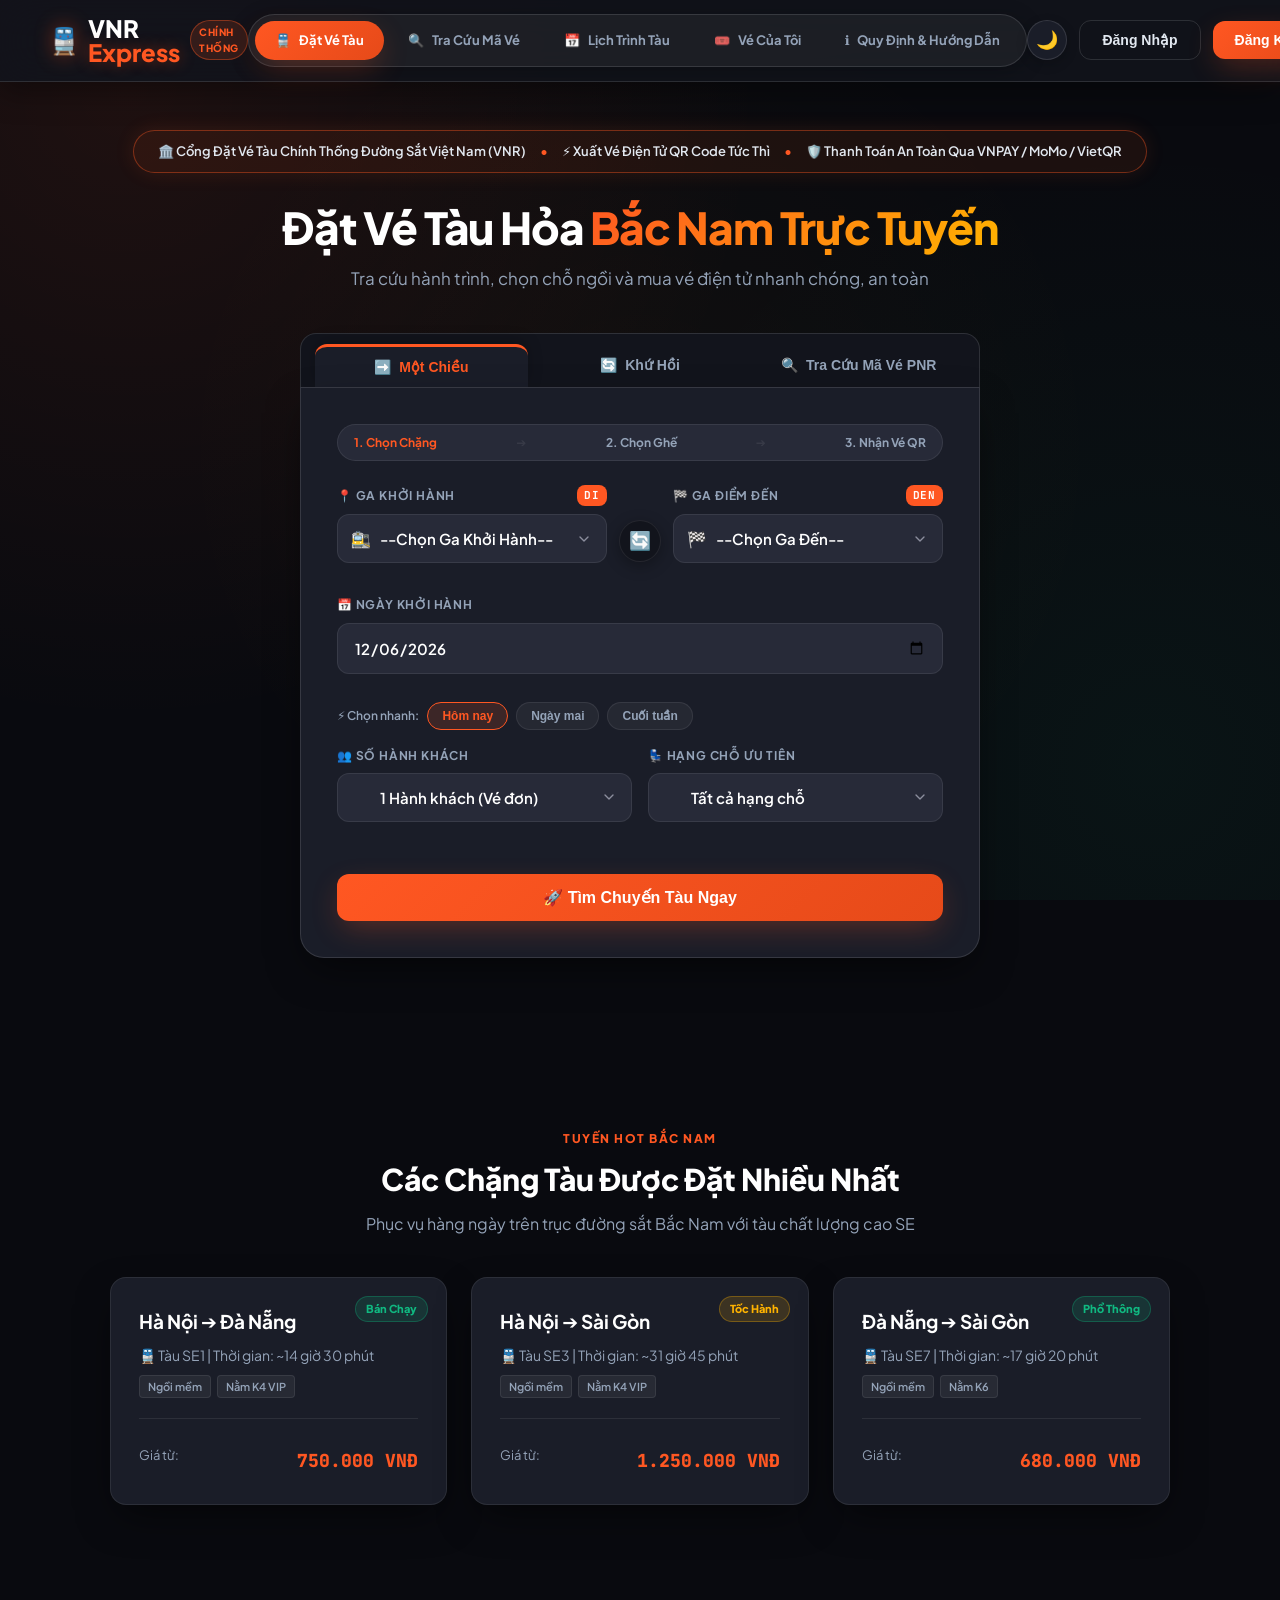
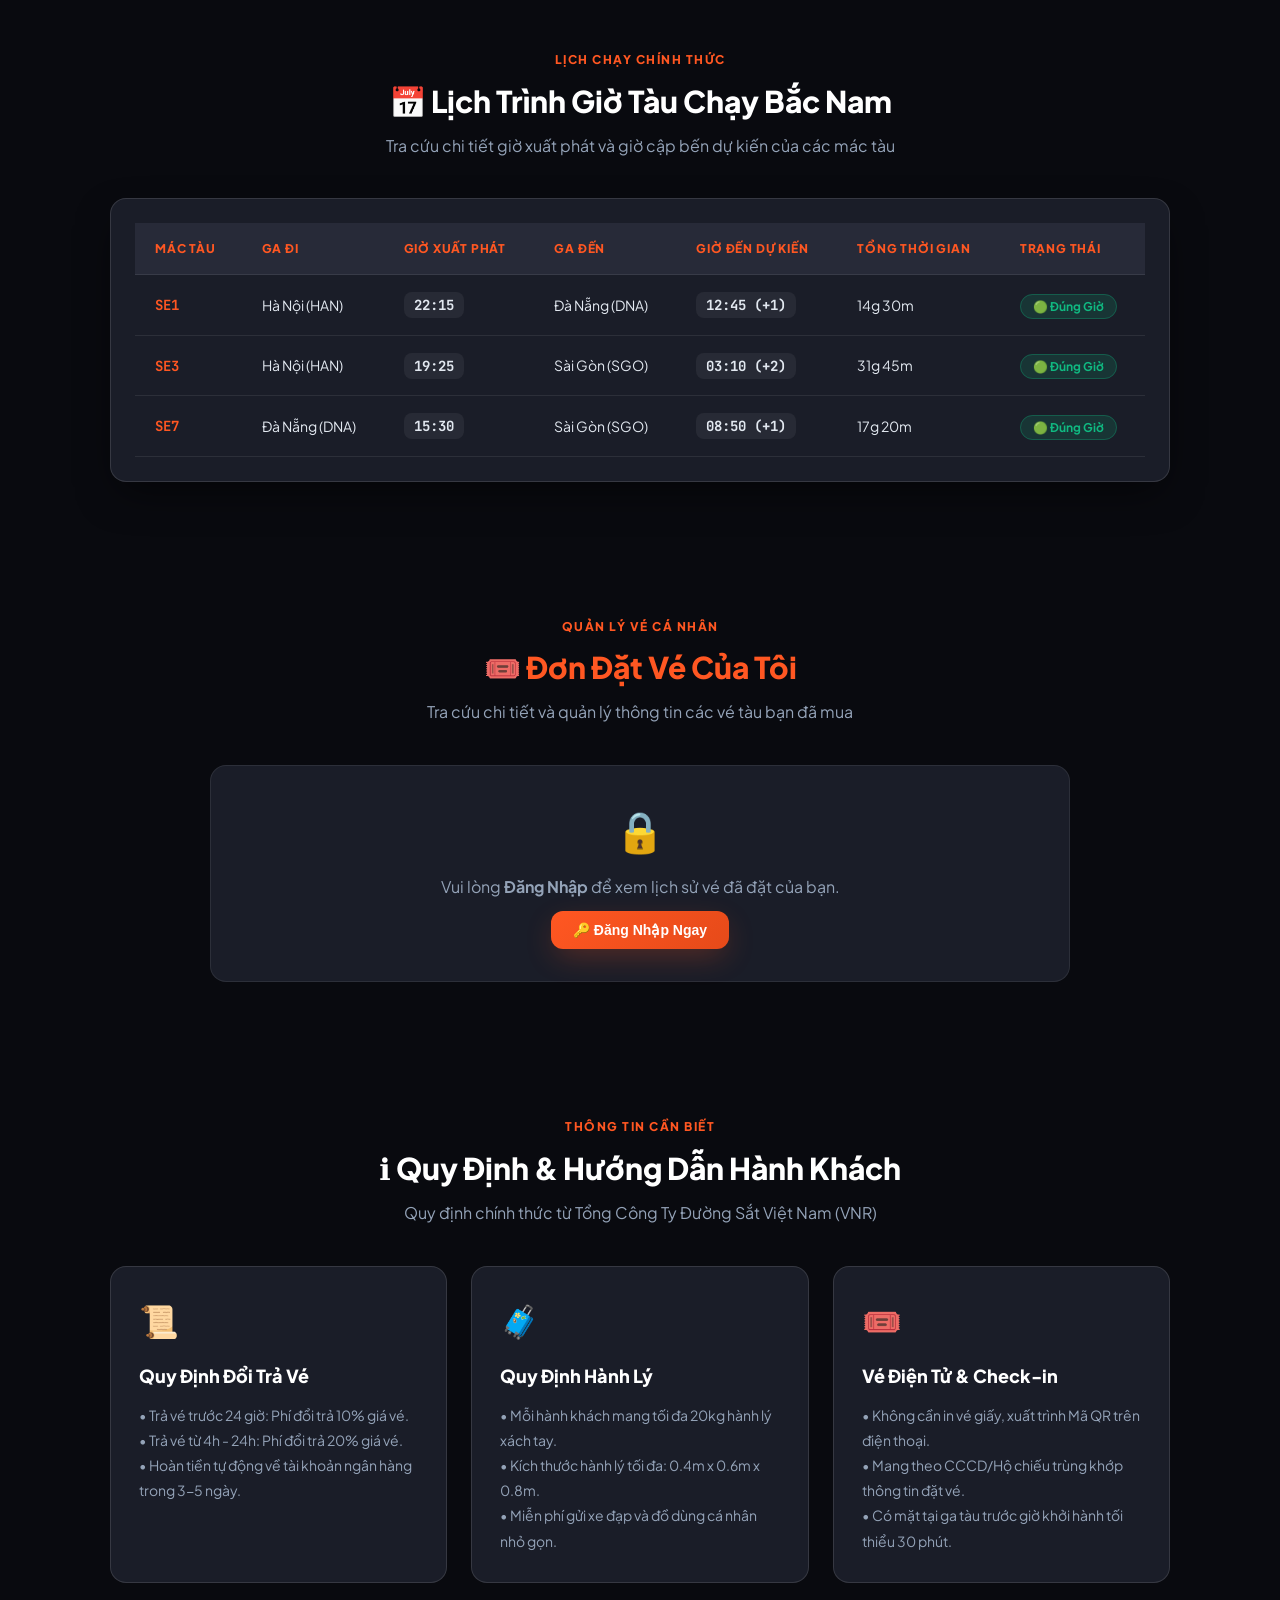
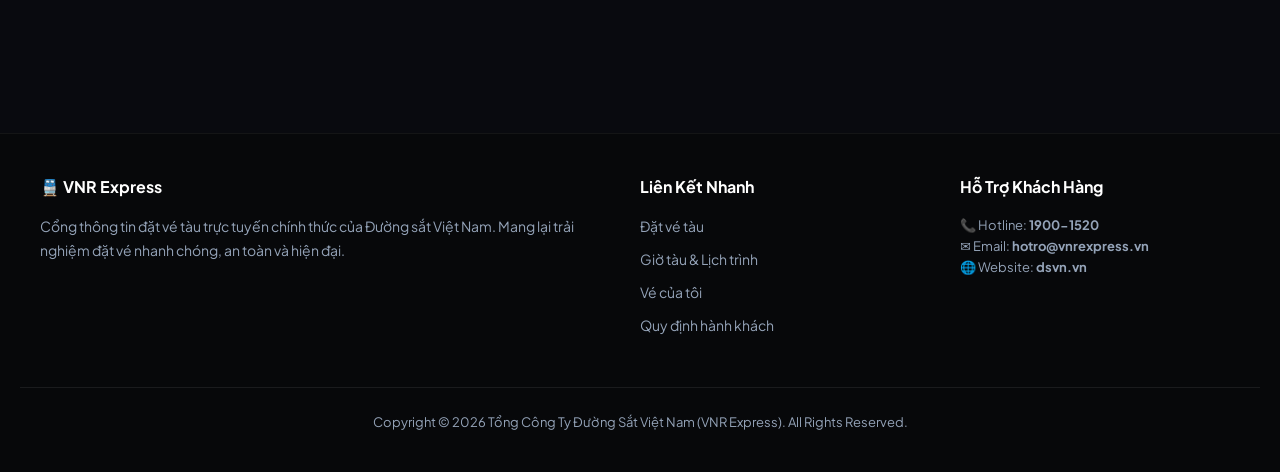
==== commit 3d2e79e2: "fix(ui): fix squished booking modal seat grid, remove duplicate css, align 4 train rows" ====
--- a/src/main/resources/static/index.html
+++ b/src/main/resources/static/index.html
@@ -522,6 +522,7 @@
             <div class="carriage-buttons">
               <button type="button" class="btn-carriage active" data-carriage="1">Toa 1 (Ngồi Mềm Điều Hòa)</button>
               <button type="button" class="btn-carriage" data-carriage="2">Toa 2 (Giường Nằm Khoang 4)</button>
+              <button type="button" class="btn-carriage" data-carriage="3">Toa 3 (Giường Nằm Khoang 6)</button>
             </div>
           </div>
 
--- a/src/main/resources/static/style.css
+++ b/src/main/resources/static/style.css
@@ -1161,7 +1161,8 @@
 }
 
 .modal-card-large {
-  max-width: 760px;
+  max-width: 820px;
+  width: 96%;
 }
 
 @keyframes modalPopIn {
@@ -1331,39 +1332,44 @@
   background: var(--surface-dark);
   border: 1px solid var(--surface-border);
   border-radius: var(--radius-lg);
-  padding: 24px;
+  padding: 20px;
   margin-bottom: 24px;
+  overflow-x: auto;
 }
 
 .seat-rows-wrapper {
   display: flex;
   flex-direction: column;
   gap: 12px;
+  min-width: 500px;
 }
 
 .seat-row {
   display: flex;
-  gap: 10px;
+  gap: 8px;
   justify-content: space-between;
 }
 
 .aisle-divider {
   text-align: center;
-  color: var(--gray-text);
+  color: #ff9800;
   font-size: 11px;
   font-weight: 800;
-  letter-spacing: 2px;
-  padding: 8px 0;
-  border-top: 1px dashed var(--surface-border);
-  border-bottom: 1px dashed var(--surface-border);
-  margin: 6px 0;
+  letter-spacing: 3px;
+  padding: 6px 0;
+  border-top: 1px dashed rgba(255, 152, 0, 0.35);
+  border-bottom: 1px dashed rgba(255, 152, 0, 0.35);
+  margin: 4px 0;
+  background: rgba(255, 152, 0, 0.05);
+  border-radius: 4px;
 }
 
 .seat-btn {
   flex: 1;
+  min-width: 40px;
   height: 44px;
   background: var(--gray-dark);
-  border: 1px solid var(--surface-border);
+  border: 1.5px solid var(--surface-border);
   border-radius: var(--radius-sm);
   color: var(--white);
   font-family: 'JetBrains Mono', monospace;
@@ -2005,506 +2011,6 @@
   color: var(--primary);
 }
 
-/* MODAL & HOLD TIMER */
-.modal-overlay {
-  position: fixed;
-  top: 0;
-  left: 0;
-  width: 100%;
-  height: 100%;
-  background: rgba(0, 0, 0, 0.82);
-  backdrop-filter: blur(8px);
-  display: none;
-  justify-content: center;
-  align-items: center;
-  z-index: 2000;
-}
-
-.modal-card {
-  background: var(--surface-card);
-  border: 1px solid var(--glass-border);
-  border-radius: var(--radius-lg);
-  padding: 32px;
-  width: 92%;
-  max-width: 440px;
-  box-shadow: 0 20px 50px rgba(0, 0, 0, 0.8);
-  max-height: 90vh;
-  overflow-y: auto;
-}
-
-.modal-card-large {
-  max-width: 580px;
-}
-
-.modal-header {
-  display: flex;
-  justify-content: space-between;
-  align-items: center;
-  margin-bottom: 20px;
-  padding-bottom: 12px;
-  border-bottom: 1px solid var(--surface-border);
-}
-
-.modal-title {
-  color: var(--white);
-  font-size: 20px;
-  font-weight: 800;
-}
-
-.modal-close-btn {
-  background: rgba(255, 255, 255, 0.05);
-  border: none;
-  color: var(--gray-text);
-  width: 32px;
-  height: 32px;
-  border-radius: 50%;
-  font-size: 18px;
-  cursor: pointer;
-}
-
-.modal-close-btn:hover {
-  background: var(--danger-red);
-  color: #ffffff;
-}
-
-.hold-timer-bar {
-  background: rgba(255, 87, 34, 0.1);
-  border: 1px solid var(--primary-glow);
-  padding: 10px 16px;
-  border-radius: var(--radius-md);
-  margin-bottom: 18px;
-  display: flex;
-  flex-direction: column;
-  gap: 6px;
-  font-size: 13px;
-  color: var(--white);
-}
-
-.hold-timer-progress {
-  width: 100%;
-  height: 4px;
-  background: var(--gray-dark);
-  border-radius: 2px;
-  overflow: hidden;
-}
-
-.hold-timer-progress .fill {
-  height: 100%;
-  width: 100%;
-  background: var(--primary);
-  transition: width 1s linear;
-}
-
-.quick-seat-actions {
-  display: flex;
-  gap: 8px;
-  margin-bottom: 12px;
-  flex-wrap: wrap;
-}
-
-.btn-seat-shortcut {
-  padding: 6px 12px;
-  background: var(--gray-dark);
-  border: 1px solid var(--surface-border);
-  border-radius: 20px;
-  color: var(--gray-text);
-  font-size: 12px;
-  cursor: pointer;
-}
-
-.btn-seat-shortcut:hover {
-  border-color: var(--primary);
-  color: var(--primary);
-}
-
-.payment-methods-grid {
-  display: grid;
-  grid-template-columns: repeat(3, 1fr);
-  gap: 10px;
-  margin-top: 8px;
-}
-
-.payment-method-card {
-  background: var(--gray-dark);
-  border: 1px solid var(--surface-border);
-  border-radius: var(--radius-md);
-  padding: 10px;
-  text-align: center;
-  font-size: 12px;
-  font-weight: 700;
-  cursor: pointer;
-  display: flex;
-  align-items: center;
-  justify-content: center;
-  gap: 6px;
-}
-
-.payment-method-card.active {
-  border-color: var(--primary);
-  background: rgba(255, 87, 34, 0.12);
-  color: var(--primary);
-}
-
-.payment-method-card input {
-  display: none;
-}
-
-.discount-detail-text {
-  font-size: 12px;
-  color: var(--success-green);
-  margin-top: 2px;
-}
-
-/* E-TICKET PRINT CARD */
-.e-ticket-card {
-  background: #ffffff;
-  color: #121212;
-  border-radius: var(--radius-md);
-  padding: 24px;
-  border: 2px dashed #cccccc;
-}
-
-.e-ticket-header {
-  display: flex;
-  justify-content: space-between;
-  align-items: center;
-  border-bottom: 2px solid var(--primary);
-  padding-bottom: 12px;
-  margin-bottom: 16px;
-}
-
-.e-ticket-header h4 {
-  color: var(--primary-dark);
-  font-size: 15px;
-}
-
-.e-ticket-code {
-  font-weight: 800;
-  color: #121212;
-  font-size: 16px;
-}
-
-.e-ticket-body {
-  display: flex;
-  justify-content: space-between;
-  font-size: 14px;
-  margin-bottom: 20px;
-}
-
-/* CARRIAGE & SEAT MAP STYLES */
-.carriage-selector-section {
-  margin-bottom: 20px;
-  text-align: left;
-}
-
-.carriage-buttons {
-  display: flex;
-  gap: 12px;
-  margin-top: 10px;
-  flex-wrap: wrap;
-}
-
-.btn-carriage {
-  padding: 10px 18px;
-  background: var(--gray-dark);
-  color: var(--gray-text);
-  border: 1px solid var(--surface-border);
-  border-radius: var(--radius-md);
-  cursor: pointer;
-  font-size: 13px;
-  font-weight: 600;
-  transition: all 0.2s ease;
-}
-
-.btn-carriage.active,
-.btn-carriage:hover {
-  background: var(--primary);
-  border-color: var(--primary);
-  color: #ffffff;
-  box-shadow: 0 4px 12px var(--primary-glow);
-}
-
-.seat-legend {
-  display: flex;
-  justify-content: center;
-  gap: 24px;
-  margin: 18px 0;
-  padding: 12px;
-  background: #111217;
-  border-radius: var(--radius-md);
-  font-size: 13px;
-  border: 1px solid var(--surface-border);
-  flex-wrap: wrap;
-}
-
-.legend-item {
-  display: flex;
-  align-items: center;
-  gap: 8px;
-  color: var(--gray-text);
-}
-
-.legend-box {
-  width: 18px;
-  height: 18px;
-  border-radius: 4px;
-}
-
-.legend-box.available {
-  background: #2a2c38;
-  border: 1px solid #444;
-}
-
-.legend-box.selected {
-  background: var(--primary);
-}
-
-.legend-box.booked {
-  background: #15161b;
-  border: 1px solid #282828;
-}
-
-.seat-grid-container {
-  display: grid;
-  grid-template-columns: repeat(4, 1fr);
-  gap: 12px;
-  max-height: 240px;
-  overflow-y: auto;
-  padding: 16px;
-  background: #0f1014;
-  border: 1px solid var(--surface-border);
-  border-radius: var(--radius-md);
-  margin-bottom: 20px;
-}
-
-.seat-btn {
-  padding: 12px 6px;
-  background: #2a2c38;
-  color: var(--white);
-  border: 1px solid #444444;
-  border-radius: var(--radius-md);
-  cursor: pointer;
-  font-size: 14px;
-  font-weight: 700;
-  transition: all 0.2s cubic-bezier(0.4, 0, 0.2, 1);
-  min-height: 44px;
-}
-
-.seat-btn:hover:not(:disabled) {
-  border-color: var(--primary);
-  background: #3a3d4e;
-  transform: translateY(-2px);
-}
-
-.seat-btn.selected {
-  background: var(--primary);
-  border-color: var(--primary);
-  color: #ffffff;
-  box-shadow: 0 0 12px var(--primary-glow);
-  transform: scale(1.05);
-}
-
-.seat-btn.booked {
-  background: #14151a;
-  color: #444444;
-  border-color: #20222a;
-  cursor: not-allowed;
-  opacity: 0.4;
-}
-
-.booking-summary-bar {
-  display: flex;
-  justify-content: space-between;
-  align-items: center;
-  padding: 14px 18px;
-  background: #111217;
-  border: 1px solid var(--surface-border);
-  border-radius: var(--radius-md);
-  margin-bottom: 20px;
-  font-size: 14px;
-}
-
-.total-price-text {
-  color: var(--primary);
-  font-size: 20px;
-  font-weight: 800;
-}
-
-/* FLOATING TOAST */
-#toast-container {
-  position: fixed;
-  top: 24px;
-  right: 24px;
-  z-index: 3000;
-  display: flex;
-  flex-direction: column;
-  gap: 10px;
-}
-
-.toast {
-  background: var(--surface-card);
-  border: 1px solid var(--glass-border);
-  color: var(--white);
-  padding: 14px 20px;
-  border-radius: var(--radius-md);
-  box-shadow: 0 10px 25px rgba(0, 0, 0, 0.6);
-  display: flex;
-  align-items: center;
-  gap: 12px;
-  min-width: 280px;
-  animation: toastIn 0.3s cubic-bezier(0.4, 0, 0.2, 1);
-  border-left: 4px solid var(--primary);
-}
-
-.toast.success {
-  border-left-color: var(--success-green);
-}
-
-.toast.error {
-  border-left-color: var(--danger-red);
-}
-
-@keyframes toastIn {
-  from { transform: translateX(100%); opacity: 0; }
-  to { transform: translateX(0); opacity: 1; }
-}
-
-/* RESPONSIVE DESIGN */
-@media screen and (min-width: 992px) {
-  .site-nav-centered {
-    position: absolute;
-    left: 50%;
-    transform: translateX(-50%);
-  }
-}
-
-@media screen and (max-width: 991px) {
-  .site-header {
-    flex-wrap: wrap;
-    padding: 12px 20px;
-    gap: 12px;
-  }
-
-  .site-nav-centered {
-    position: static;
-    transform: none;
-    width: 100%;
-    order: 3;
-    margin-top: 4px;
-  }
-
-  .nav-list-middle {
-    width: 100%;
-    overflow-x: auto;
-    white-space: nowrap;
-    justify-content: flex-start;
-    padding: 6px;
-    gap: 6px;
-    -webkit-overflow-scrolling: touch;
-    scrollbar-width: none;
-  }
-
-  .nav-list-middle::-webkit-scrollbar {
-    display: none;
-  }
-
-  .nav-list-middle .nav-link {
-    flex-shrink: 0;
-    padding: 8px 14px;
-    font-size: 12px;
-  }
-}
-
-@media screen and (max-width: 576px) {
-  .form-row-dates {
-    flex-direction: column;
-    gap: 0;
-  }
-
-  .site-header {
-    padding: 10px 14px;
-  }
-
-  .logo-link {
-    font-size: 18px;
-  }
-
-  .user-badge {
-    font-size: 12px;
-    padding: 6px 12px;
-  }
-
-  .btn {
-    padding: 8px 14px;
-    font-size: 12px;
-  }
-
-  .hero-section {
-    padding: 30px 14px;
-  }
-
-  .hero-title {
-    font-size: 24px;
-  }
-
-  .hero-subtitle {
-    font-size: 13px;
-    margin-bottom: 24px;
-  }
-
-  .search-card {
-    padding: 18px;
-  }
-
-  .trip-card-content {
-    flex-direction: column;
-    align-items: flex-start;
-    gap: 14px;
-  }
-
-  .trip-price-wrapper {
-    text-align: left;
-    width: 100%;
-    display: flex;
-    justify-content: space-between;
-    align-items: center;
-  }
-
-  .booking-card {
-    flex-direction: column;
-    align-items: flex-start;
-    gap: 14px;
-  }
-
-  .booking-action-wrapper {
-    text-align: left;
-    width: 100%;
-    display: flex;
-    justify-content: space-between;
-    align-items: center;
-  }
-
-  .modal-card {
-    padding: 18px;
-    width: 95%;
-  }
-
-  .payment-methods-grid {
-    grid-template-columns: 1fr;
-  }
-
-  #toast-container {
-    top: 12px;
-    right: 12px;
-    left: 12px;
-  }
-
-  .toast {
-    min-width: auto;
-    width: 100%;
-  }
-}
-
 /* SORT SELECTOR STYLES */
 .filter-pills-wrapper {
   display: flex;
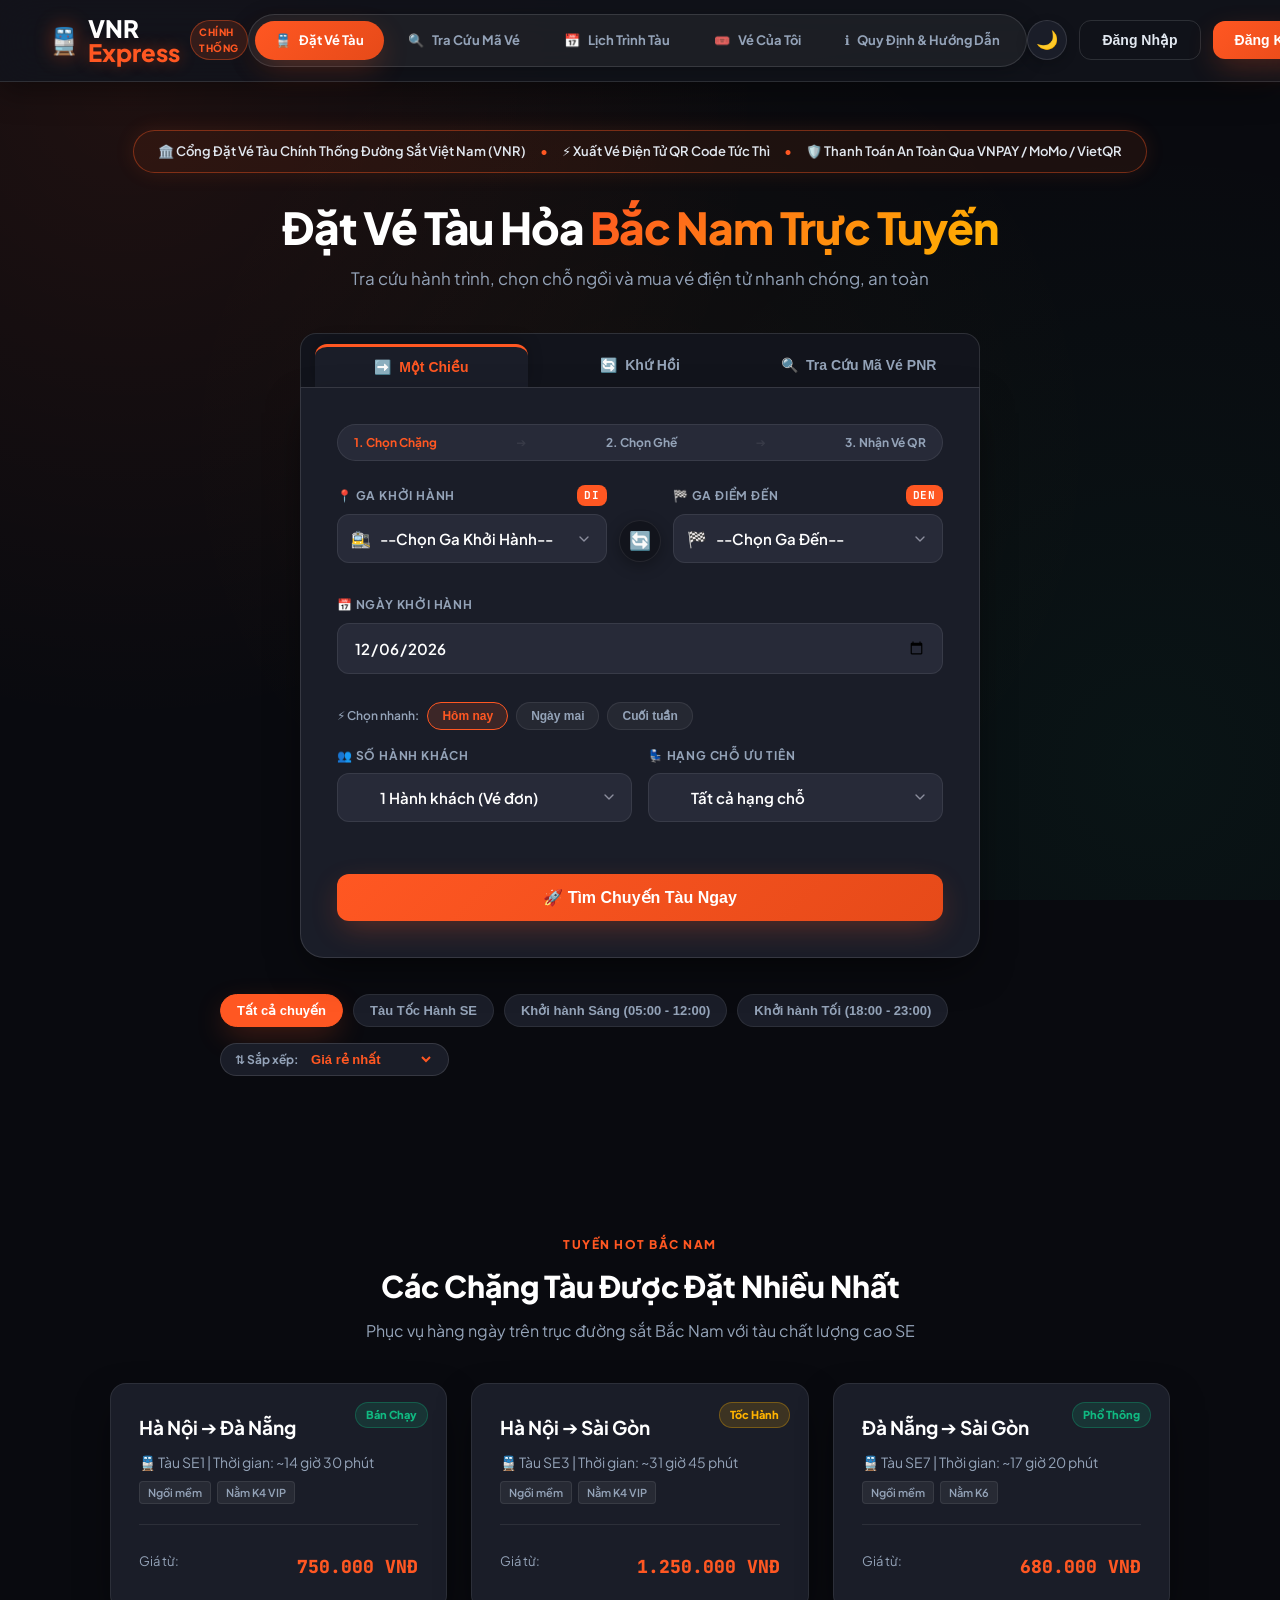
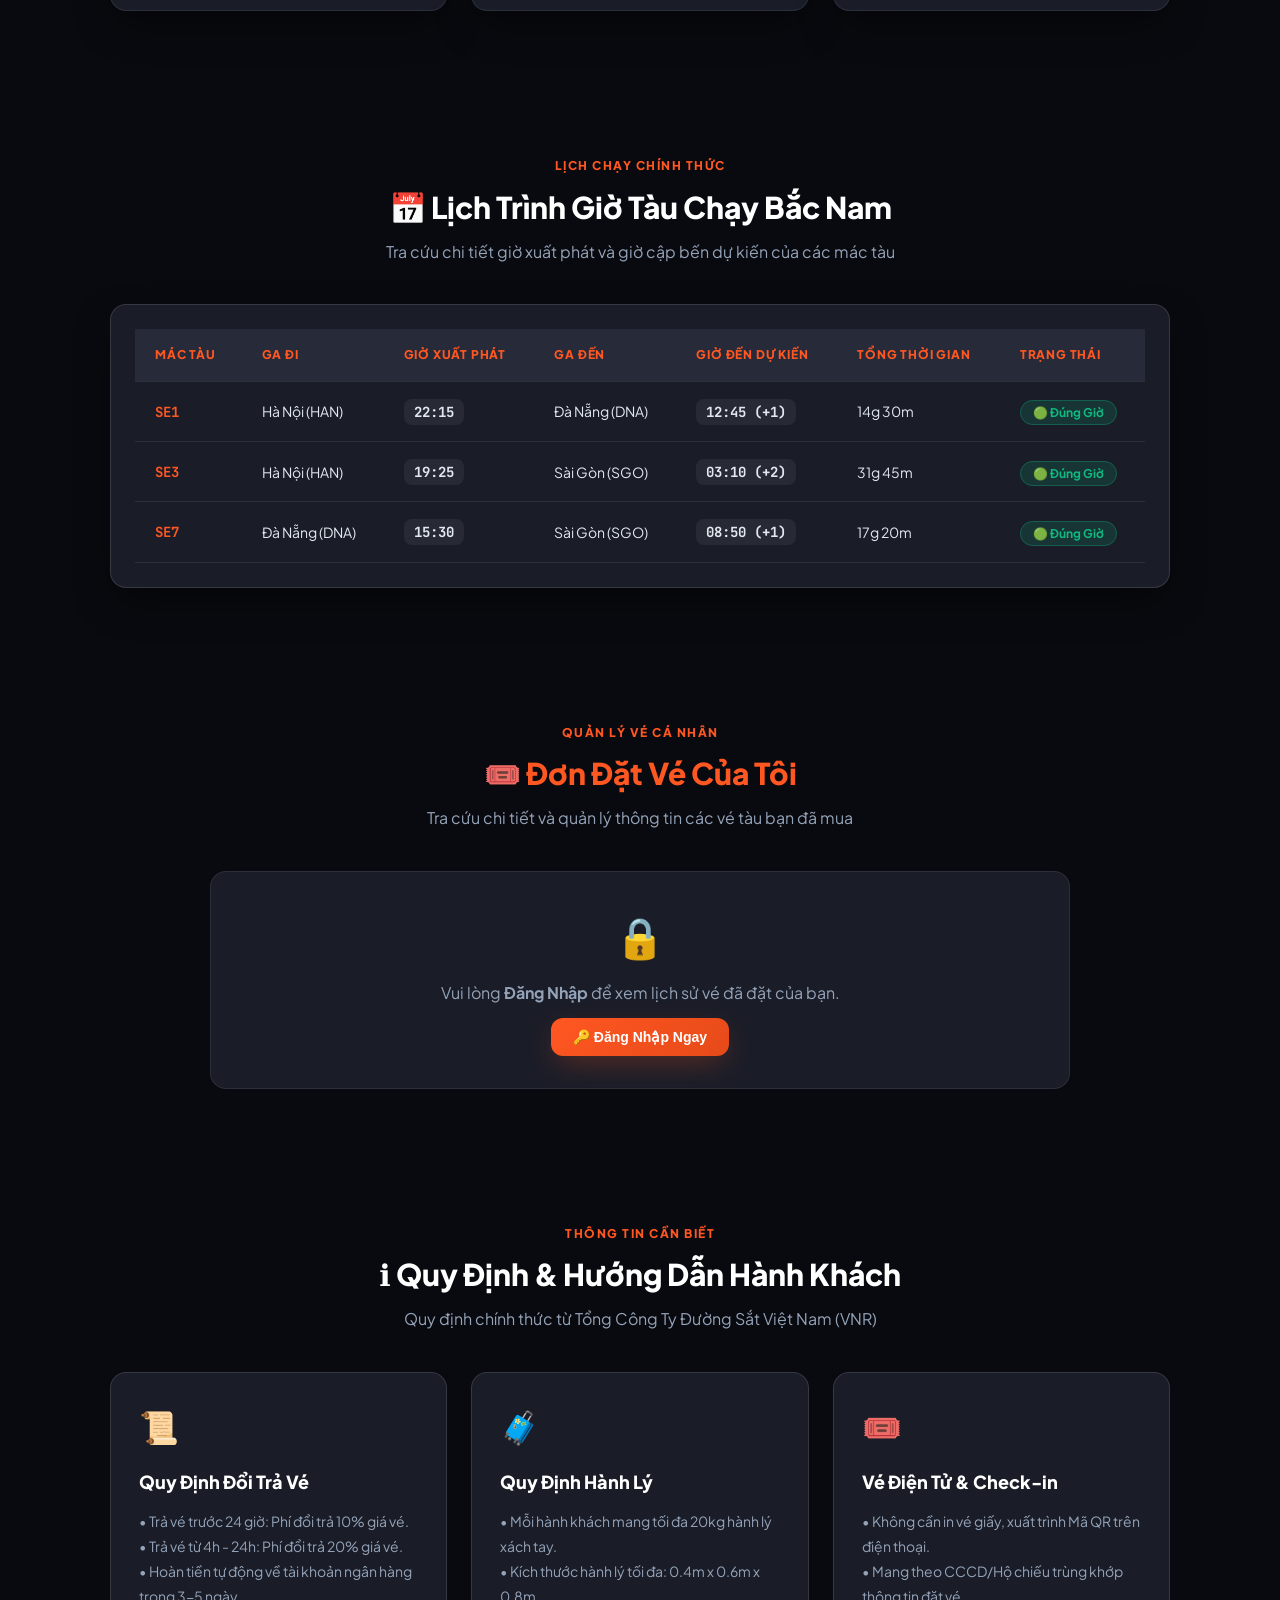
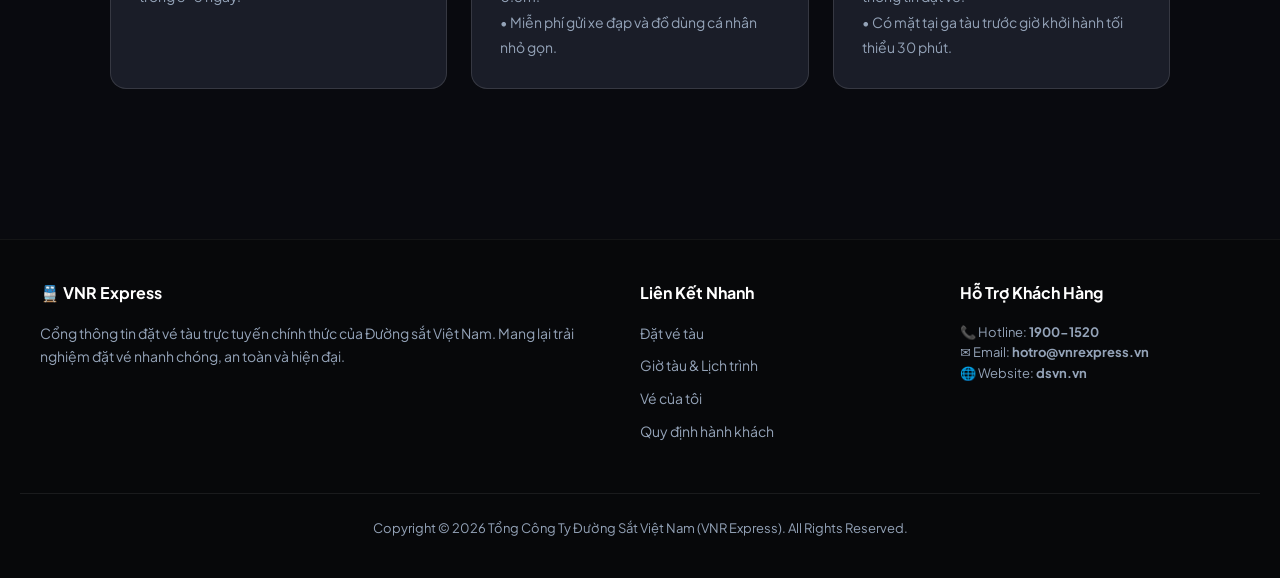
==== commit b68c4452: "fix(pnr): enable ticket lookup widget, public booking API endpoint and seed demo booking BK-93FC2027" ====
--- a/src/main/resources/static/index.html
+++ b/src/main/resources/static/index.html
@@ -39,7 +39,7 @@
             </a>
           </li>
           <li class="nav-item">
-            <a href="#pnr-section" class="nav-link" data-screen="pnr">
+            <a href="#pnr-lookup-card" class="nav-link" id="nav-pnr-lookup" data-screen="pnr">
               <span class="nav-icon">🔍</span> Tra Cứu Mã Vé
             </a>
           </li>
@@ -205,7 +205,7 @@
             <div class="pnr-header">
               <h3 class="pnr-title">🔍 Tra Cứu Đơn Vé Điện Tử PNR</h3>
               <p class="pnr-subtitle">
-                Nhập Mã đơn vé (VD: <code>BK-93FC2027</code>) và Số điện thoại để kiểm tra trạng thái vé điện tử.
+                Nhập Mã đơn vé (VD: <code style="cursor: pointer; text-decoration: underline; color: var(--primary);" onclick="document.getElementById('pnr-input-code').value='BK-93FC2027'; document.getElementById('pnr-input-phone').value='0987654321';" title="Bấm vào để điền thử ngay">BK-93FC2027</code>) và Số điện thoại để kiểm tra trạng thái vé điện tử.
               </p>
             </div>
             <div class="form-group">
@@ -514,6 +514,8 @@
 
         <form id="booking-form">
           <input type="hidden" id="booking-trip-id" />
+          <input type="hidden" id="booking-origin-id" />
+          <input type="hidden" id="booking-dest-id" />
           <input type="hidden" id="selected-seat-id" />
 
           <!-- CHỌN TOA TÀU -->
@@ -571,20 +573,25 @@
             <label class="form-label">💳 Phương Thức Thanh Toán</label>
             <div class="payment-methods-grid">
               <label class="payment-method-card active">
-                <input type="radio" name="paymentMethod" value="VNPAY" checked />
+                <input type="radio" name="paymentMethod" value="VNPAY_SIMULATOR" checked />
+                <span class="pay-icon">⚡</span>
+                <span class="pay-name">VNPAY Test (Khuyên dùng)</span>
+              </label>
+              <label class="payment-method-card">
+                <input type="radio" name="paymentMethod" value="VNPAY" />
                 <span class="pay-icon">💳</span>
-                <span class="pay-name">VNPAY QR</span>
+                <span class="pay-name">Cổng VNPAY Trực Tiếp</span>
+              </label>
+              <label class="payment-method-card">
+                <input type="radio" name="paymentMethod" value="VIETQR" />
+                <span class="pay-icon">🏦</span>
+                <span class="pay-name">VietQR Net</span>
               </label>
               <label class="payment-method-card">
                 <input type="radio" name="paymentMethod" value="MOMO" />
                 <span class="pay-icon">📱</span>
                 <span class="pay-name">Ví MoMo</span>
               </label>
-              <label class="payment-method-card">
-                <input type="radio" name="paymentMethod" value="VIETQR" />
-                <span class="pay-icon">🏦</span>
-                <span class="pay-name">VietQR Net</span>
-              </label>
             </div>
           </div>
 
@@ -673,7 +680,7 @@
               <p class="ticket-row"><span class="label">Mác tàu:</span> <strong id="print-train-code">SE1 Tốc Hành</strong></p>
             </div>
             <div class="e-ticket-col">
-              <p class="ticket-row"><span class="label">Lịch trình:</span> <strong>Ga Hà Nội ➔ Ga Đà Nẵng</strong></p>
+              <p class="ticket-row"><span class="label">Lịch trình:</span> <strong id="print-route-name">Ga Hà Nội ➔ Ga Đà Nẵng</strong></p>
               <p class="ticket-row"><span class="label">Vị trí ghế:</span> <strong id="print-seat-number">Ghế số 12 (Toa 1)</strong></p>
               <p class="ticket-row"><span class="label">Tổng tiền:</span> <strong id="print-total-price" class="text-primary font-bold">750.000 VNĐ</strong></p>
             </div>
@@ -695,6 +702,32 @@
       </div>
     </div>
 
+    <!-- MODAL THANH TOÁN QR (VIETQR / MOMO) -->
+    <div id="qr-payment-modal" class="modal-overlay" style="display: none;">
+      <div class="modal-card">
+        <div class="modal-header">
+          <h3 class="modal-title" id="qr-modal-title">📱 Quét Mã QR Thanh Toán</h3>
+          <button type="button" id="close-qr-modal-btn" class="modal-close-btn">✕</button>
+        </div>
+        <div class="modal-body text-center">
+          <p style="font-size: 14px; color: var(--white-muted, #94a3b8); margin-bottom: 12px;">
+            Mở App Ngân hàng hoặc Ví MoMo để quét mã thanh toán cho đơn vé:
+          </p>
+          <div style="background: white; padding: 12px; border-radius: 12px; display: inline-block; box-shadow: 0 4px 14px rgba(0,0,0,0.25);">
+            <img id="qr-payment-image" src="" alt="Mã QR Thanh Toán" style="width: 210px; height: 210px; display: block;" />
+          </div>
+          <div style="margin-top: 14px; background: var(--surface-dark, #1e2230); padding: 12px 16px; border-radius: 8px; text-align: left;">
+            <p style="font-size: 13px; color: var(--gray-text, #94a3b8); margin: 3px 0;">Mã đơn vé: <strong id="qr-booking-code" class="text-primary font-mono">BK-XXXXXX</strong></p>
+            <p style="font-size: 13px; color: var(--gray-text, #94a3b8); margin: 3px 0;">Số tiền: <strong id="qr-amount" style="color: #10b981; font-size: 16px;">0 VNĐ</strong></p>
+            <p style="font-size: 13px; color: var(--gray-text, #94a3b8); margin: 3px 0;">Nội dung chuyển khoản: <strong id="qr-memo" class="font-mono" style="color: #fff;">BK-XXXXXX</strong></p>
+          </div>
+          <button type="button" id="btn-finish-qr-payment" class="btn btn-primary btn-block btn-lg margin-top-16">
+            ✅ Tôi Đã Chuyển Khoản Xong (Xem Vé)
+          </button>
+        </div>
+      </div>
+    </div>
+
     <script src="app.js"></script>
   </body>
 </html>
--- a/src/main/resources/static/style.css
+++ b/src/main/resources/static/style.css
@@ -81,7 +81,7 @@
 }
 
 /* UTILITY CLASSES FOR CLEAN HTML */
-.display-none { display: none !important; }
+.display-none { display: none; }
 .text-center { text-align: center; }
 .font-mono { font-family: 'JetBrains Mono', monospace; }
 .font-bold { font-weight: 700; }
